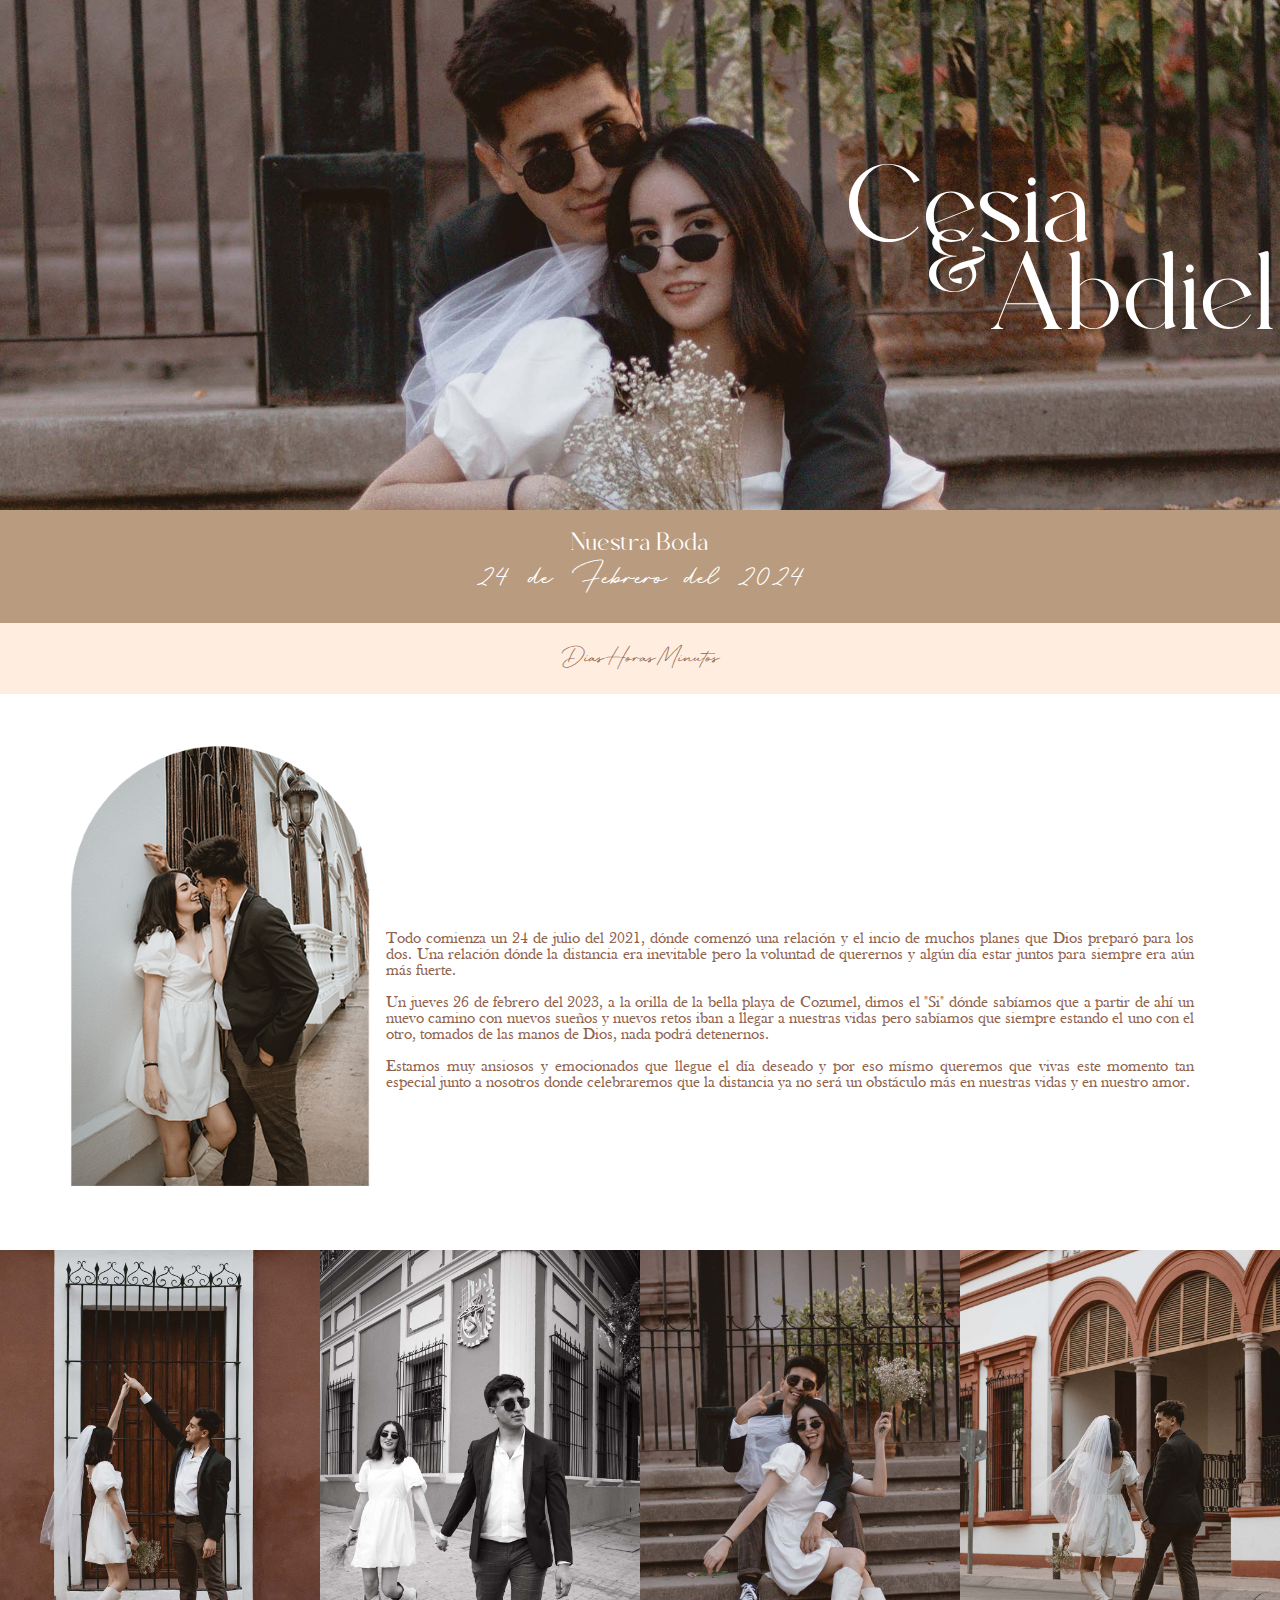
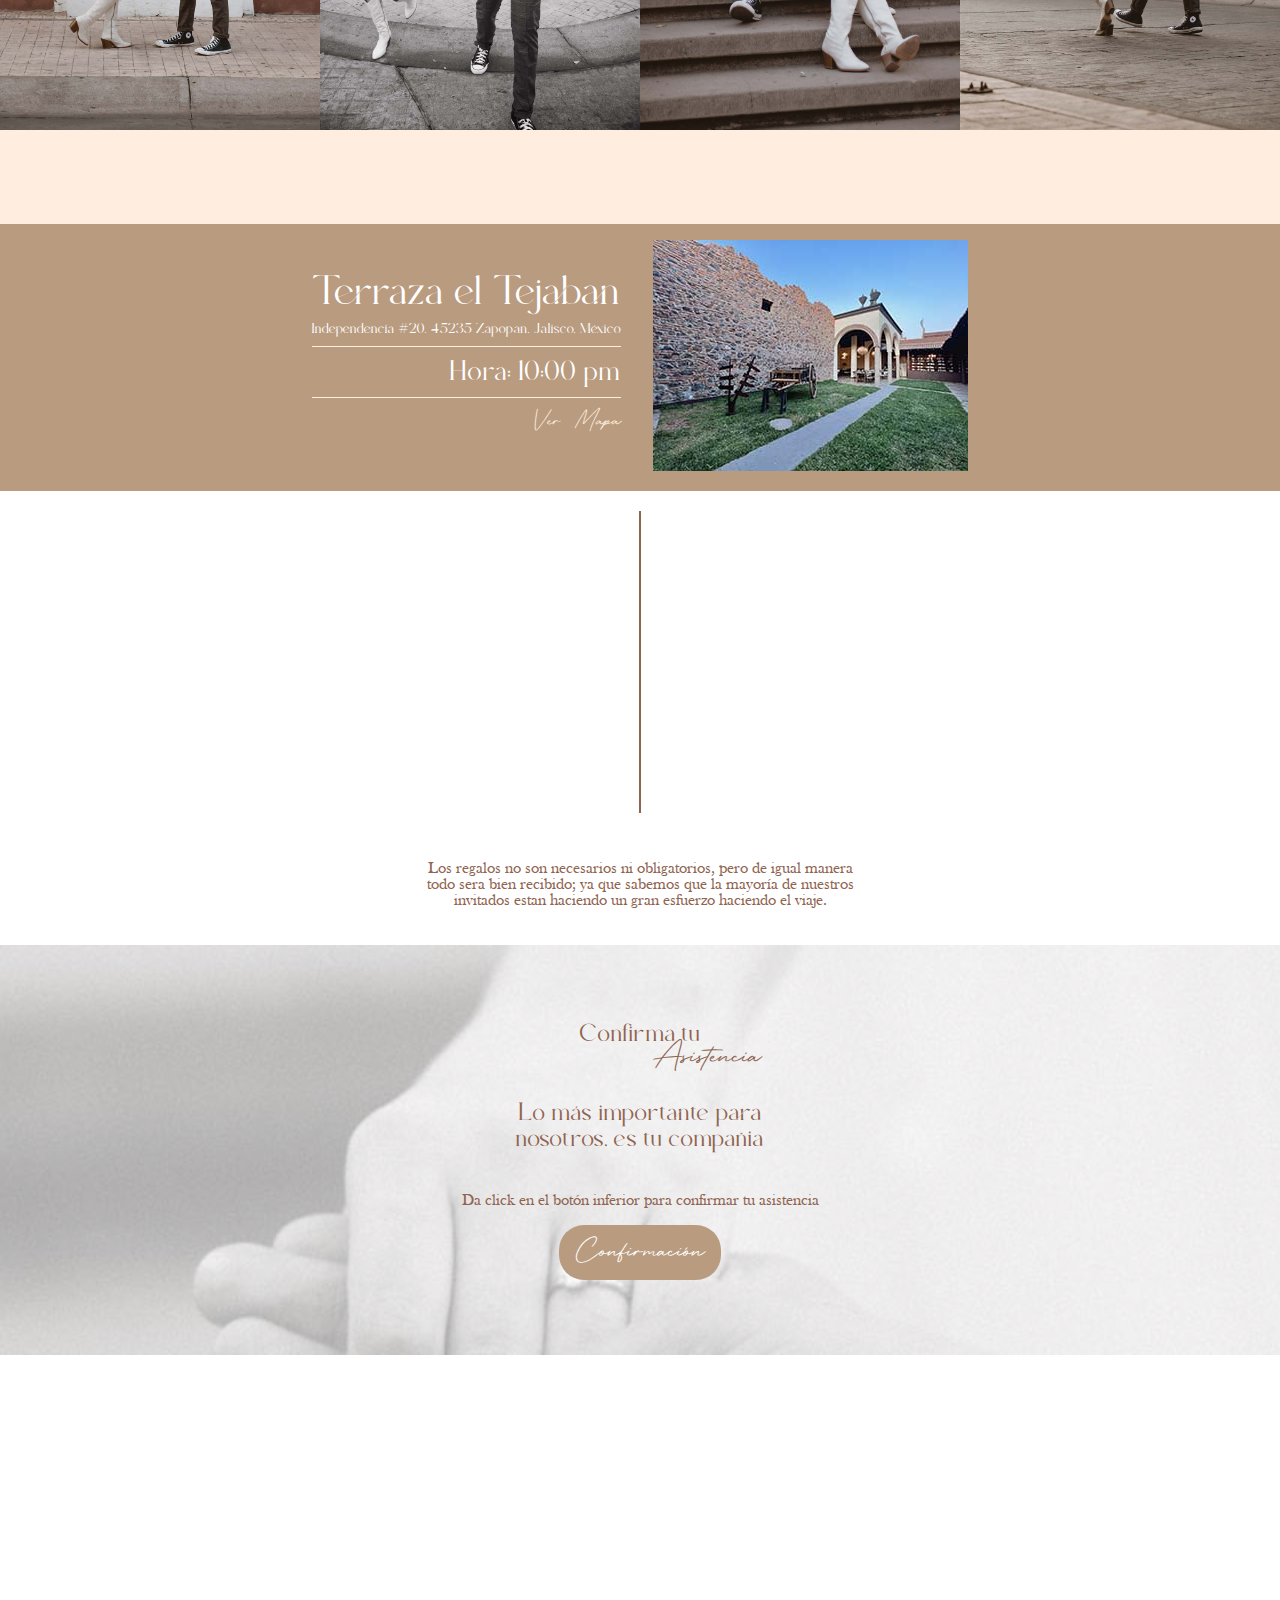
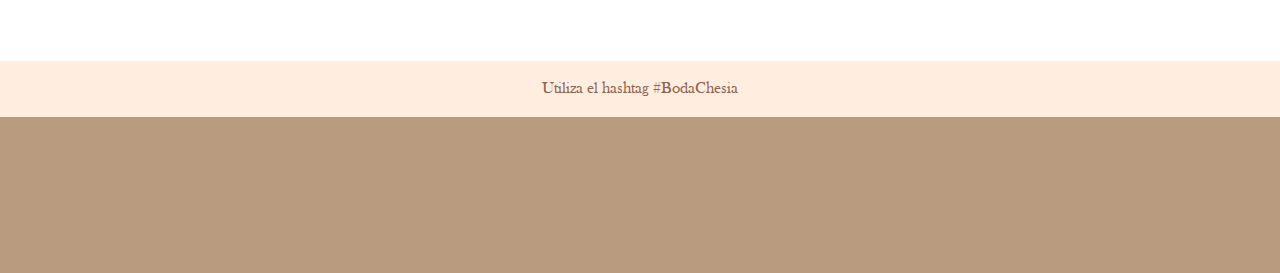
==== public/index.html @ f67766e8 "first commit" ====
<!DOCTYPE html>
<html lang="es">

<head>
    <meta charset="UTF-8">
    <meta name="viewport" content="width=device-width, initial-scale=1.0">
    <title>Cesia & Abdiel</title>
    <link rel="stylesheet" href="styles/fonts.css"> <!-- Link to your custom CSS -->
    <link rel="stylesheet" href="styles/styles.css"> <!-- Link to your custom CSS -->

</head>

<body>

    <!-- Header -->
    <section class="header-section">
        <div class="overlay fx-row ">
            <div class="fx-flex"></div>
            <div class="fx-flex"></div>
            <div class="fx-flex names">
                <h1 class=" fx-column fx-start">
                    <span>Cesia</span>
                    <span class="ml-10">
                        <span class="superindice">&</span><span>Abdiel</span>
                    </span>
                </h1>
            </div>
        </div>
    </section>

    <!-- Countdown -->
    <section class="countdown-section">
        <div class="inner-space section-tone-1">
            <h2 class="title-1">Nuestra Boda</h2>
            <span id="weddingDate" class="font-retro"></span>
        </div>
        <div class="inner-space section-tone-2 accent">
            <div class="fx-row">
                <div class="fx-column">
                    <span id="countdown-days" class="counter-text"></span>
                    <span class="font-retro">Dias</span>
                </div>
                <div class="fx-column">
                    <span id="countdown-hours" class="counter-text"></span>
                    <span class="font-retro">Horas</span>
                </div>
                <div class="fx-column">
                    <span id="countdown-minutes" class="counter-text"></span>
                    <span class="font-retro">Minutos</span>
                </div>
            </div>
        </div>
    </section>

    <!-- our story -->
    <section class="container">

        <div class="inner-space story-section accent">
            <div>
                <img class="story-image" data-src="./img/story.png" alt="Imagen Vertical">
            </div>

            <div>
                <div class="story-title">

                    <div class="hidden">
                        <span class="title-1">Nuestra</span>
                        <br>
                        <span class="title-2" style="margin-left: 1rem;">historia</span>
                    </div>


                </div>
                <div class="story-text">

                    <p>Todo comienza un 24 de julio del 2021, dónde comenzó una relación y
                        el incio de muchos planes que Dios preparó para los dos. Una relación
                        dónde la distancia era inevitable pero la voluntad de querernos y algún
                        día estar juntos para siempre era aún más fuerte.</p>
                    <p>Un jueves 26 de febrero del 2023, a la orilla de la bella playa de
                        Cozumel, dimos el "Si" dónde sabíamos que a partir de ahí un nuevo
                        camino con nuevos sueños y nuevos retos iban a llegar a nuestras vidas
                        pero sabíamos que siempre estando el uno con el otro, tomados de las
                        manos de Dios, nada podrá detenernos.</p>
                    <p>Estamos muy ansiosos y emocionados que llegue el día deseado y por eso
                        mísmo queremos que vivas este momento tan especial junto a nosotros
                        donde celebraremos que la distancia ya no será un obstáculo más en
                        nuestras vidas y en nuestro amor.</p>
                </div>
            </div>
        </div>
    </section>

    <!-- Gallery -->
    <!-- <section class="photo-grid ">        
        <div class="photo"><img src="./img/photo_grid_1.jpg" alt="Photo 1"></div>
        <div class="photo"><img src="./img/photo_grid_2.jpg" alt="Photo 2"></div>
        <div class="photo"><img src="./img/photo_grid_3.jpg" alt="Photo 3"></div>
        <div class="photo"><img src="./img/photo_grid_4.jpg" alt="Photo 4"></div>
    </section> -->

    <section class="photo-carousel">
        <div class="photo-wrapper">
            <div class="photo"><img src="./img/photo_grid_1.jpg" alt="Photo 1"></div>
            <div class="photo"><img src="./img/photo_grid_2.jpg" alt="Photo 2"></div>
            <div class="photo"><img src="./img/photo_grid_3.jpg" alt="Photo 3"></div>
            <div class="photo"><img src="./img/photo_grid_4.jpg" alt="Photo 4"></div>
            <div class="photo"><img src="./img/photo_grid_1.jpg" alt="Photo 1"></div>
            <div class="photo"><img src="./img/photo_grid_2.jpg" alt="Photo 2"></div>
            <div class="photo"><img src="./img/photo_grid_3.jpg" alt="Photo 3"></div>
            <div class="photo"><img src="./img/photo_grid_4.jpg" alt="Photo 4"></div>
            <div class="photo"><img src="./img/photo_grid_1.jpg" alt="Photo 1"></div>
            <div class="photo"><img src="./img/photo_grid_2.jpg" alt="Photo 2"></div>
            <div class="photo"><img src="./img/photo_grid_3.jpg" alt="Photo 3"></div>
            <div class="photo"><img src="./img/photo_grid_4.jpg" alt="Photo 4"></div>
            <div class="photo"><img src="./img/photo_grid_1.jpg" alt="Photo 1"></div>
            <div class="photo"><img src="./img/photo_grid_2.jpg" alt="Photo 2"></div>
            <div class="photo"><img src="./img/photo_grid_3.jpg" alt="Photo 3"></div>
            <div class="photo"><img src="./img/photo_grid_4.jpg" alt="Photo 4"></div>
        </div>
    </section>

    <!-- RSVP -->
    <section class="rsvp-section">
        <div class="inner-space section-tone-2 accent" style="margin-top: -4px;">
            <div class="fx-column hidden">
                <div>
                    <span class="title-1">Nos vemos en</span>
                    <br>
                    <span class="title-2" style="margin-left: 96px;">Guadalajara</span>
                </div>
            </div>

        </div>

        <div class="inner-space section-tone-1 rsvp-content">
            <div class="rsvp-text">
                <span class="rsvp-title">Terraza el Tejaban</span>
                <span class="rsvp-address">Independencia #20. 45235 Zapopan, Jalisco, México</span>
                <div class="rsvp-hour">
                    <span>Hora: </span>
                    <span id="weddingHour"></span>
                </div>
                <div class="rsvp-button">
                    <a href="https://maps.app.goo.gl/MXtgRLuuPYEogQt9A" class="font-retro" target="_blank">Ver Mapa</a>
                </div>
            </div>
            <div class="rsvp-image">
                <img data-src="./img/place_photo.jpeg" alt="Foto del lugar">
            </div>

        </div>

    </section>


    <!-- Gifts -->
    <section class="container">

        <div class="inner-space gift-section accent">

            <div class="gift-options">
                <a class="gift-option hidden"
                    href="https://www.amazon.com.mx/wedding/abdiel-hernández-cesia-moreno-tijuana-baja-california-february-2024/registry/2X92RBMS6CH62"
                    target="_blank">
                    <h4 class="font-retro gift-option-title">Mesa de regalos</h4>
                    <img data-src="./img/gift.jpg" alt="Imagen de Regalo">
                    <span class="gift-option-name">Amazon Wishlist</span>
                </a>

                <span class="h-separator"></span>
                <span class="v-separator"></span>

                <div class="gift-option hidden">
                    <h4 class="font-retro gift-option-title">LLuvia de Sobres</h4>
                    <img data-src="./img/letter.jpg" alt="Imagen de Sobre">
                    <span class="gift-option-name">
                        BBVA
                        <br>
                        4152 3139 1448 2109
                        <br>
                        Abdiel Hernández
                    </span>
                </div>
            </div>

            <p>
                Los regalos no son necesarios ni obligatorios, pero de igual manera <br class="br">
                todo sera bien recibido; ya que sabemos que la mayoría de nuestros <br class="br">
                invitados estan haciendo un gran esfuerzo haciendo el viaje.
            </p>


        </div>
    </section>

    <!-- Confirmation -->
    
    <section>
        <div class="confirmation-section parallax">
            <div class="container">
                <div class="overlay fx-column  ">

                    <div>
                        <span class="title-1 accent">Confirma tu</span>
                        <br>
                        <span class="title-2 accent" style="margin-left: 135px;">Asistencia</span>
                    </div>

                    <p class="title-1 accent">Lo más importante para <br class="br">nosotros, es tu compañia</p>

                    <p class="accent">Da click en el botón inferior para confirmar tu asistencia</p>

                    <a class="pill"
                        href="https://api.whatsapp.com/send?phone=6672749006&text=¡Hola! Quiero confirmar mi asistencia para tu boda. Nombre(s):"
                        target="_blank">Confirmación</a>

                </div>
            </div>
        </div>
    </section>



    <!-- Hotels -->
    <section class="hotels-section fx-column hidden">

        <div>
            <span class="title-1 accent">Sugerencias de</span>
            <br>
            <span class="title-2 accent" style="margin-left: 110px;">Hospedaje</span>
        </div>

        <ul class="hotel-items">
            <li>
                <p>City Express Plus by Marriot <br>Guadalajara Palomar</p>
                <a class="pill pill-small " href="https://maps.app.goo.gl/CATogBm2qXoJynQ46" target="_blank">Ver
                    mapa</a>
            </li>
            <li>
                <p>Microtel Inn & Suits by <br>Wyndham Guadalajara Sur</p>
                <a class="pill pill-small " href="https://maps.app.goo.gl/UjNMhFTZEELiPrJ59" target="_blank">Ver
                    mapa</a>
            </li>
            <li>
                <p>Hotel Marquiz</p>
                <a class="pill pill-small " href="https://maps.app.goo.gl/MMKZqws3uz5RB5eQ6" target="_blank">Ver
                    mapa</a>
            </li>
            <li>
                <p>Ramada Encore Guadalajra Sur</p>
                <a class="pill pill-small " href="https://maps.app.goo.gl/v4FWWHQpMEMhumqv8" target="_blank">Ver
                    mapa</a>
            </li>
        </ul>


    </section>

    <!-- Footer -->
    <footer>
        <div class="inner-space section-tone-2 accent">
            <div>
                <span>Utiliza el hashtag #BodaChesia</span>
            </div>

        </div>

        <div class="section-tone-1" style="padding: 64px 0;">
            <span class="title-2 hidden">¡Te esperamos!</span>
        </div>

    </footer>

    <script src="index.js"></script> <!-- Link to your custom JS script -->
    <script>
        const eventInfo = {
            date: '2024-02-24T22:00:00Z'
        };


        document.addEventListener('DOMContentLoaded', function () {
            setWeedingDate(eventInfo.date);
            initCountdown(eventInfo.date);
            loadImages();
            initScollElements();
            initCarousel();            
        });
    </script>
</body>

</html>
---- public/styles/fonts.css ----
/* Add your custom CSS styles here */
/* For custom fonts, use @font-face to import them */
@font-face {
    font-family: 'Baskvill';
    src: url('../fonts/BASKVILL.TTF') format('truetype');
}

@font-face {
    font-family: 'SacredValley';
    src: url('../fonts/Sacred_Valley.ttf') format('truetype');
}

@font-face {
    font-family: 'RetroSignature';
    src: url('../fonts/retro-signature.regular.otf') format('opentype');
}
---- public/styles/styles.css ----
:root {
    --primary-color: #b99b80;
    --secondary-color: #ffeedf;
    --accent-color: #8f6450;
}


.container {
    width: 100%;
    margin-right: auto;
    margin-left: auto;
}

@media (min-width: 576px) {
    .container {
        max-width: 540px;
    }
}

@media (min-width: 768px) {
    .container {
        max-width: 720px;
    }
}

@media (min-width: 992px) {
    .container {
        max-width: 960px;
    }
}

@media (min-width: 1200px) {
    .container {
        max-width: 1140px;
    }
}

.primary {
    color: var(--primary-color);
}

.secondary {
    color: var(--secondary-color);
}

.accent {
    color: var(--accent-color);
}


body {
    font-family: 'Baskvill', sans-serif;
    margin: 0;
    font-weight: lighter;
    color: var(--primary-color)
}


.header-section {
    position: relative;
    background-image: url('../img/header.jpg');
    background-size: 112%;
    background-repeat: no-repeat;
    background-position: top center;
    background-position-y: -6.25rem;
    height: 12.5rem;


}


.overlay {
    position: absolute;
    top: 0;
    left: 0;
    width: 100%;
    height: 100%;
    text-align: center;
    color: #fff;



}

.fx-row {
    display: flex;
    flex-direction: row;
    justify-content: center;
    align-items: center;
}

.fx-wrap {
    flex-wrap: wrap;
}

.fx-flex {
    flex: 1;
}

.fx-column {
    display: flex;
    flex-direction: column;
    justify-content: center;
    align-items: center;
}

.fx-start {
    box-sizing: border-box;
    place-content: flex-start;
    align-items: flex-start;
}

h1,
h2,
h3,
h4,
h5 {
    font-weight: lighter;
    margin: 0;
}

.title-1 {
    font-size: 1.5625rem;
    font-family: 'SacredValley', sans-serif;
}

.title-2 {
    font-size: 2.875rem;
    font-family: 'RetroSignature', sans-serif;
    line-height: 1.375rem;
}



.superindice {
    font-size: 0.8em;
    /* Ajusta el tamaño según tus preferencias */
    vertical-align: text-top;
}

.ml-10 {
    margin-left: 1.9375rem;
}



.countdown-section {
    text-align: center;
}


.inner-space {
    padding: 1.25rem 0;
}

.section-tone-1 {
    color: white;
    background-color: var(--primary-color);
}


.section-tone-2 {
    background-color: var(--secondary-color);
}

#weddingDate {
    font-size: 3rem;
}

.font-retro {
    font-family: 'RetroSignature', sans-serif;
    font-size: 2rem;
}

.counter-text {
    font-family: 'Baskvill';
    font-size: 2rem;
    padding: 0 1rem;
}

.story-section .story-title {
    margin: 0 1rem;
}

.story-section .story-title,
.story-section .story-text,
.story-section .story-image {
    padding-top: 2rem;
}

.container p {
    margin-left: 1rem;
    margin-right: 1rem;
}

.story-title {
    flex-direction: row;
    box-sizing: border-box;
    display: flex;
    place-content: center flex-end;
    align-items: center;
}


.story-image {
    max-width: 18.75rem;
}

.story-text {
    text-align: justify;
}


.photo-grid {
    display: grid;
    grid-template-columns: repeat(4, 1fr);
}

.effect {
    opacity: 1;
    transition: opacity 0.5s;
}

.hidden {
    opacity: 0;
    transition: opacity 0.5s ease;
}

.photo img {
    width: 100%;
    height: auto;
}




.photo-carousel {
    overflow-x: auto;
    white-space: nowrap;
}

.photo-wrapper {
    display: inline-flex;
    transition: transform 0.5s ease-out;
}

.photo-carousel .photo {
    flex: 0 0 25%;
    /* Ajusta el ancho de cada foto según tus necesidades */

    /* Espacio entre fotos */
}

.photo-carousel .photo img {
    max-width: 100%;
}





.names {
    font-size: 1.375rem;
    display: inline-block;
    line-height: 1.375rem;
    font-family: 'SacredValley', sans-serif;
}

.story-section {
    display: flex;
    flex-direction: column;
    justify-content: center;
    align-items: center;
    margin-bottom: 2.5rem;
}

.rsvp-content {

    font-family: 'SacredValley', sans-serif;
    padding: 1rem 2rem;
}

.rsvp-title {
    font-size: 2.58rem;
}

.rsvp-text {
    flex-direction: column;
    box-sizing: border-box;
    display: flex;
    place-content: stretch flex-start;
    align-items: stretch;
    max-width: 100%;
    text-align: center;
}

.rsvp-address {

    font-size: .9rem;
    line-height: 2rem;
}

.rsvp-hour {
    font-size: 1.78rem;
    padding: 0.625rem 0;
    text-align: right;

    border: 0.0625rem solid var(--secondary-color);
    border-right: none;
    border-left: none;
}

.rsvp-button {
    text-align: right;
    margin: 0.5rem 0;
}

.rsvp-button a {
    text-decoration: none;
    color: var(--secondary-color);
}

.rsvp-image {
    text-align: center;
}




.gift-section {
    height: 100%;
    flex-direction: column;
    box-sizing: border-box;
    display: flex;
    place-content: stretch flex-start;
    align-items: stretch;
    max-width: 100%;
    gap: 2rem;
}

.gift-section .gift-options {
    flex-direction: column;
    box-sizing: border-box;
    display: flex;
    place-content: center flex-start;
    align-items: center;
    gap: 2rem;
}

.gift-option {
    height: 18.75rem;
    flex-direction: column;
    box-sizing: border-box;
    display: flex;
    place-content: center;
    align-items: center;
}

.gift-option .gift-option-title {
    font-size: 3.5rem;

}

.gift-option .gift-option-name {
    font-size: 1.4rem;
    text-align: center;
    height: 3.25rem;
    flex-direction: column;
    box-sizing: border-box;
    display: flex;
    place-content: center;
    align-items: center;

}


.gift-section a {
    text-decoration: none;
    color: var(--accent-color);
}

.gift-section p {
    text-align: center;

}

.gift-section .h-separator {
    width: 20%;
    border: 0.0625rem solid var(--accent-color);
    border-right: none;
    border-left: none;
}

.gift-section .v-separator {
    height: 18.75rem;
    border: 0.0625rem solid var(--accent-color);
}

.gift-option {
    min-width: 17.375rem;
}

.gift-option img {
    max-width: 11.25rem;
}


.confirmation-section {
    position: relative;
    background-image: url('../img/confirmation.jpg');
    background-size: 185%;
    background-repeat: no-repeat;
    background-position-x: center;
    background-position-y: bottom;
    height: 25rem;
}

.confirmation-section .overlay {
    color: var(--primary-color);
    background-color: rgba(255, 255, 255, .66);
    text-align: center;
}

.pill {
    padding: 0.5rem 1rem;
    background-color: var(--primary-color);
    color: #fff;
    border-radius: 1.5625rem;
    cursor: pointer;
    font-family: 'RetroSignature';
    font-size: 2.5rem;
    text-decoration: none;
}

.pill-small {
    padding: 0.25rem 0.5rem;
    font-size: 1.5rem;
}

.parallax-container .pill {
    position: absolute;
    bottom: -1.5rem;
    left: 50%;
    transform: translateX(-50%);
}


.hotels-section {
    margin: 4rem 0;
}

.hotels-section .hotel-items {
    height: 100%;
    flex-direction: column;
    box-sizing: border-box;
    display: flex;
    place-content: stretch flex-start;
    align-items: stretch;
    max-width: 100%;
}

.grid-container {
    display: grid;
    grid-template-columns: repeat(2, 1fr);
    grid-template-rows: repeat(2, 1fr);
    gap: 0.625rem;
}

.grid-item {
    padding: 1.25rem;
    text-align: center;
}

footer {
    text-align: center;
}

.parallax-container {
    position: relative;
    overflow: hidden;    
    height: 25rem;
}

.parallax-container .parallax {
    position: absolute;
    top: 0;
    left: 0;
    right: 0;
    bottom: 0;
    z-index: -1;
}

.parallax-container .parallax img {
    opacity: 0;
    position: absolute;
    left: 50%;
    bottom: 0;
    min-width: 100%;
    min-height: 100%;
    -webkit-transform: translate3d(0, 0, 0);
    transform: translate3d(0, 0, 0);
    -webkit-transform: translateX(-50%);
    transform: translateX(-50%);
}


/* Extra small devices (phones, portrait) */
@media only screen and (max-width: 767px) {

    /* CSS for phones in portrait mode */
    .h-separator {
        display: block;
    }

    .v-separator {
        display: none;
    }

    .br {
        display: none;
    }
}


/* Extra small devices (phones, landscape) */
@media only screen and (min-width: 768px) and (max-width: 991px) {



    /* CSS for phones in landscape mode */
    .header-section {
        background-size: cover;
        background-size: 116%;
        background-position-y: -12.5rem;
        height: 25.625rem;
    }

    .names {
        font-size: 2.1rem;
        display: inline-block;
        line-height: 2.1875rem;
    }

    .ml-10 {
        margin-left: 2.875rem;
    }

    .story-section {

        flex-direction: row;
        box-sizing: border-box;
        display: flex;
        place-content: center space-evenly;
        align-items: center;
    }

    .rsvp-content {
        flex-direction: row;
        box-sizing: border-box;
        display: flex;
        place-content: flex-start space-evenly;
        align-items: center;
    }

    .gift-section .gift-options {
        height: 100%;
        flex-direction: row;
        box-sizing: border-box;
        display: flex;
        place-content: center space-evenly;
        align-items: stretch;
    }

    .confirmation-section {
        height: 25.625rem;

        background-size: 120%;

        background-position-x: left;
        background-position-y: bottom;
    }

    .hotels-section .hotel-items {

        flex-direction: row;
        box-sizing: border-box;
        display: flex;
        place-content: center space-between;
        align-items: center;
        flex-flow: wrap;
        gap: 2rem
    }

    .hotels-section .hotel-items p {
        min-height: 2.25rem;
    }

}

/* Small devices (tablets) */
@media only screen and (min-width: 992px) and (max-width: 1199px) {

    /* CSS for tablets */
    .header-section {
        background-size: cover;
        background-size: 120%;
        background-position-y: -20.75rem;
        height: 31.875rem;
    }

    .names {
        font-size: 3.5rem;
        display: inline-block;
        line-height: 3.5rem;
    }

    .ml-10 {
        margin-left: 5rem;
    }

    .story-section {

        flex-direction: row;
        box-sizing: border-box;
        display: flex;
        place-content: center space-evenly;
        align-items: center;
    }

    .rsvp-content {
        flex-direction: row;
        box-sizing: border-box;
        display: flex;
        place-content: center;
        align-items: center;
        gap: 2rem;
    }

    .gift-section .gift-options {
        height: 100%;
        flex-direction: row;
        box-sizing: border-box;
        display: flex;
        place-content: center space-evenly;
        align-items: stretch;
    }

    .confirmation-section {
        height: 25.625rem;

        background-size: 120%;

        background-position-x: left;
        background-position-y: bottom;
    }

    .hotels-section .hotel-items {

        flex-direction: row;
        box-sizing: border-box;
        display: flex;
        place-content: center space-between;
        align-items: center;
        flex-flow: wrap;
        gap: 2rem
    }

    .hotels-section .hotel-items p {
        min-height: 2.25rem;
    }
}

/* Medium devices (small PCs and desktops) */
@media only screen and (min-width: 1200px) and (max-width: 1599px) {
    /* CSS for small PCs/desktops */

    .header-section {
        background-size: cover;
        background-size: 100%;
        background-position-y: -25rem;
        height: 31.875rem;
    }

    .names {
        font-size: 3.5rem;
        display: inline-block;
        line-height: 3.5rem;
    }

    .ml-10 {
        margin-left: 5rem;
    }

    .story-section {

        flex-direction: row;
        box-sizing: border-box;
        display: flex;
        place-content: center center;
        align-items: center;
    }

    .rsvp-content {
        flex-direction: row;
        box-sizing: border-box;
        display: flex;
        place-content: center;
        align-items: center;
        gap: 2rem
    }

    .gift-section .gift-options {
        height: 100%;
        flex-direction: row;
        box-sizing: border-box;
        display: flex;
        place-content: center space-evenly;
        align-items: stretch;
    }

    .confirmation-section {
        height: 25.625rem;

        background-size: 120%;

        background-position-x: left;
        background-position-y: -71.875rem;
    }

    .hotels-section .hotel-items {

        flex-direction: row;
        box-sizing: border-box;
        display: flex;
        place-content: center space-between;
        align-items: center;
        flex-flow: wrap;
        gap: 2rem
    }

    .hotels-section .hotel-items p {
        min-height: 2.25rem;
    }

}

/* Large devices (large PCs and desktops) */
@media only screen and (min-width: 1600px) {

    /* CSS for large PCs/desktops */
    .header-section {
        background-size: cover;
        background-size: 100%;
        background-position-y: -27rem;
        height: 44.375rem;
    }

    .names {
        font-size: 3.5rem;
        display: inline-block;
        line-height: 3.5rem;
    }

    .ml-10 {
        margin-left: 5rem;
    }

    .story-section {

        flex-direction: row;
        box-sizing: border-box;
        display: flex;
        place-content: center center;
        align-items: center;

        padding: 5rem 0;
    }

    .rsvp-content {
        flex-direction: row;
        box-sizing: border-box;
        display: flex;
        place-content: center;
        align-items: center;
        gap: 2rem
    }

    .gift-section .gift-options {
        height: 100%;
        flex-direction: row;
        box-sizing: border-box;
        display: flex;
        place-content: center space-evenly;
        align-items: stretch;
    }

    .confirmation-section {
        height: 25.625rem;

        background-size: 115%;

        background-position-x: left;
        background-position-y: -97.0625rem;
    }

    .hotels-section .hotel-items {

        flex-direction: row;
        box-sizing: border-box;
        display: flex;
        place-content: center space-between;
        align-items: center;
        flex-flow: wrap;
        gap: 2rem
    }

    .hotels-section .hotel-items p {
        min-height: 2.25rem;
    }
}

/* Large devices (large PCs and desktops) */
@media only screen and (min-width: 2400px) {

    /* CSS for large PCs/desktops */
    .header-section {
        background-size: cover;
        background-size: 100%;
        background-position-y: -51rem;
        height: 44.375rem;
    }

    .names {
        font-size: 3.5rem;
        display: inline-block;
        line-height: 3.5rem;
    }

    .ml-10 {
        margin-left: 5rem;
    }

    .story-section {

        flex-direction: row;
        box-sizing: border-box;
        display: flex;
        place-content: center center;
        align-items: center;

        padding: 5rem 0;
    }

    .rsvp-content {
        flex-direction: row;
        box-sizing: border-box;
        display: flex;
        place-content: center;
        align-items: center;
        gap: 2rem
    }

    .gift-section .gift-options {
        height: 100%;
        flex-direction: row;
        box-sizing: border-box;
        display: flex;
        place-content: center space-evenly;
        align-items: stretch;
    }

    .confirmation-section {
        height: 25.625rem;

        background-size: 100%;

        background-position-x: left;
        background-position-y: -130rem;
    }

    .hotels-section .hotel-items {

        flex-direction: row;
        box-sizing: border-box;
        display: flex;
        place-content: center space-between;
        align-items: center;
        flex-flow: wrap;
        gap: 2rem
    }

    .hotels-section .hotel-items p {
        min-height: 2.25rem;
    }
}


/* Styles for screens greater than mobile */
@media only screen and (min-width: 768px) {

    /* Add your styles here */
    .h-separator {
        display: none;
    }

    .v-separator {
        display: block;
    }
}
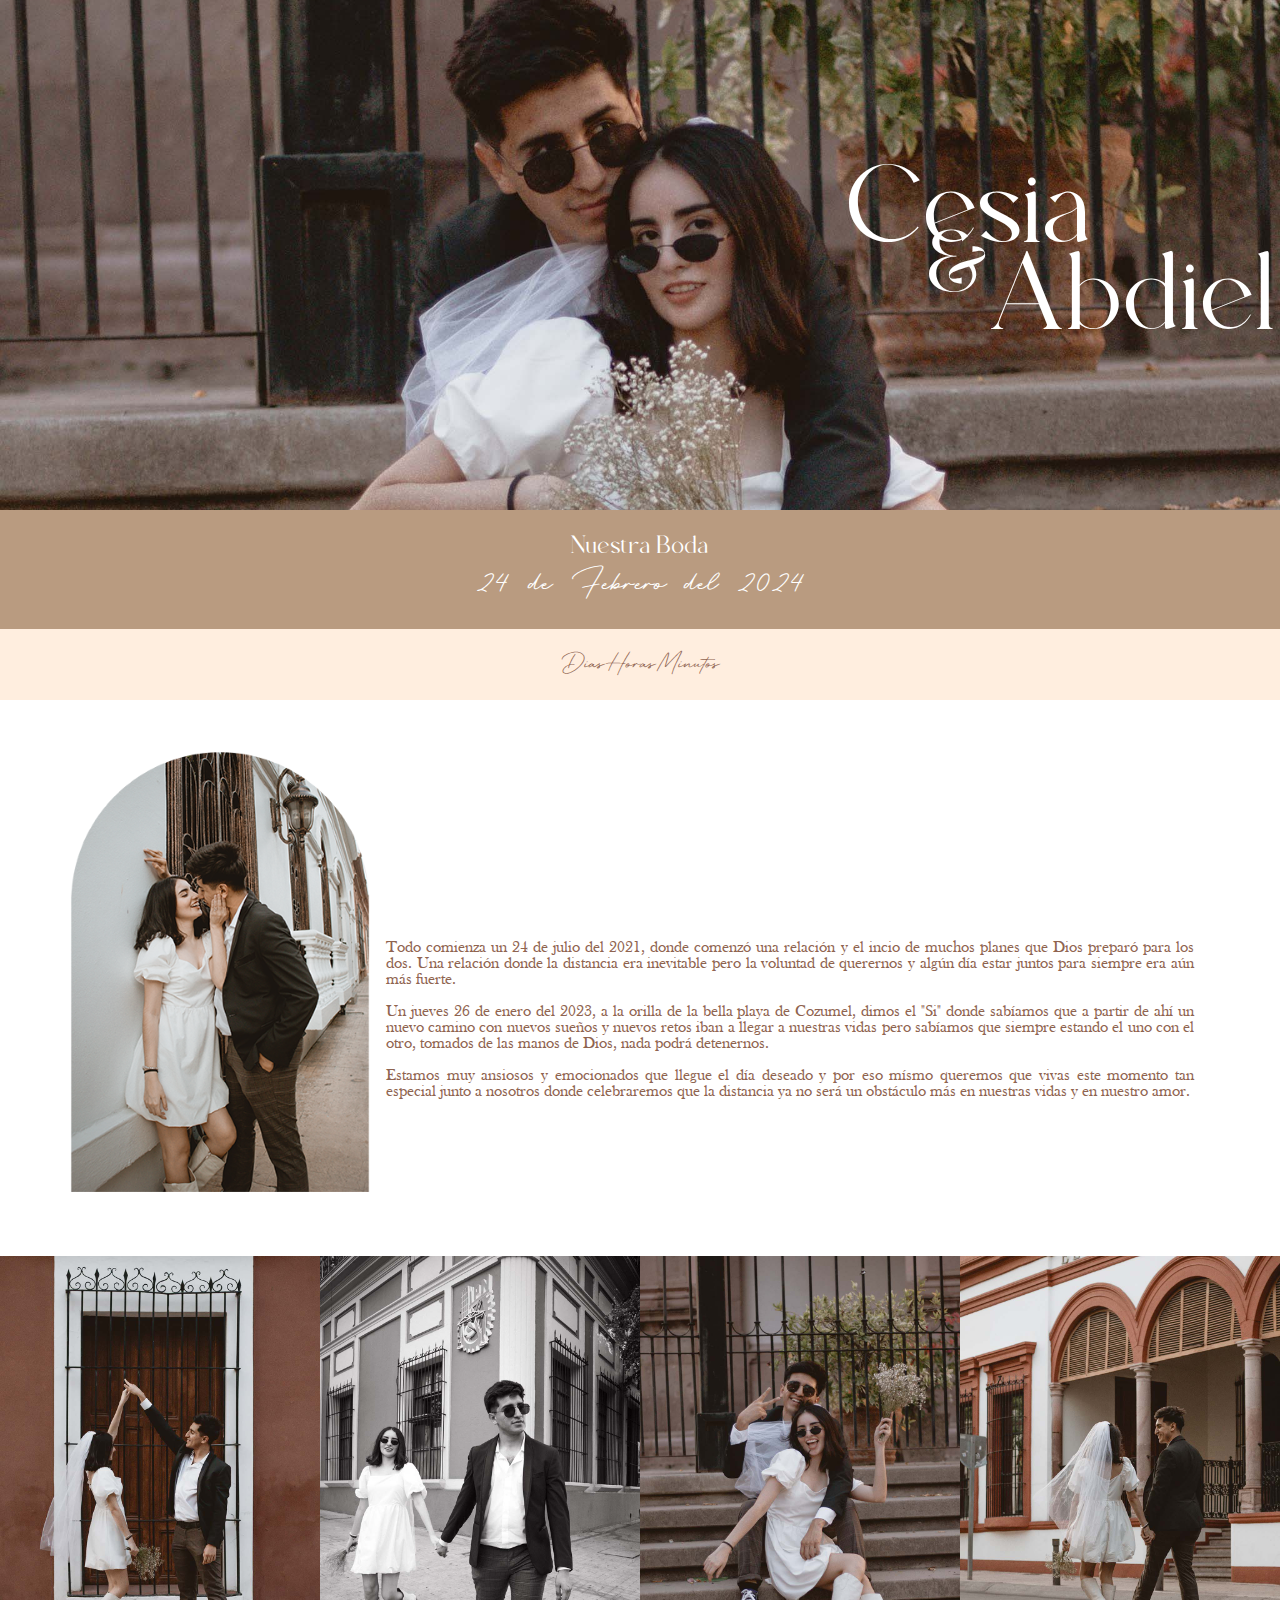
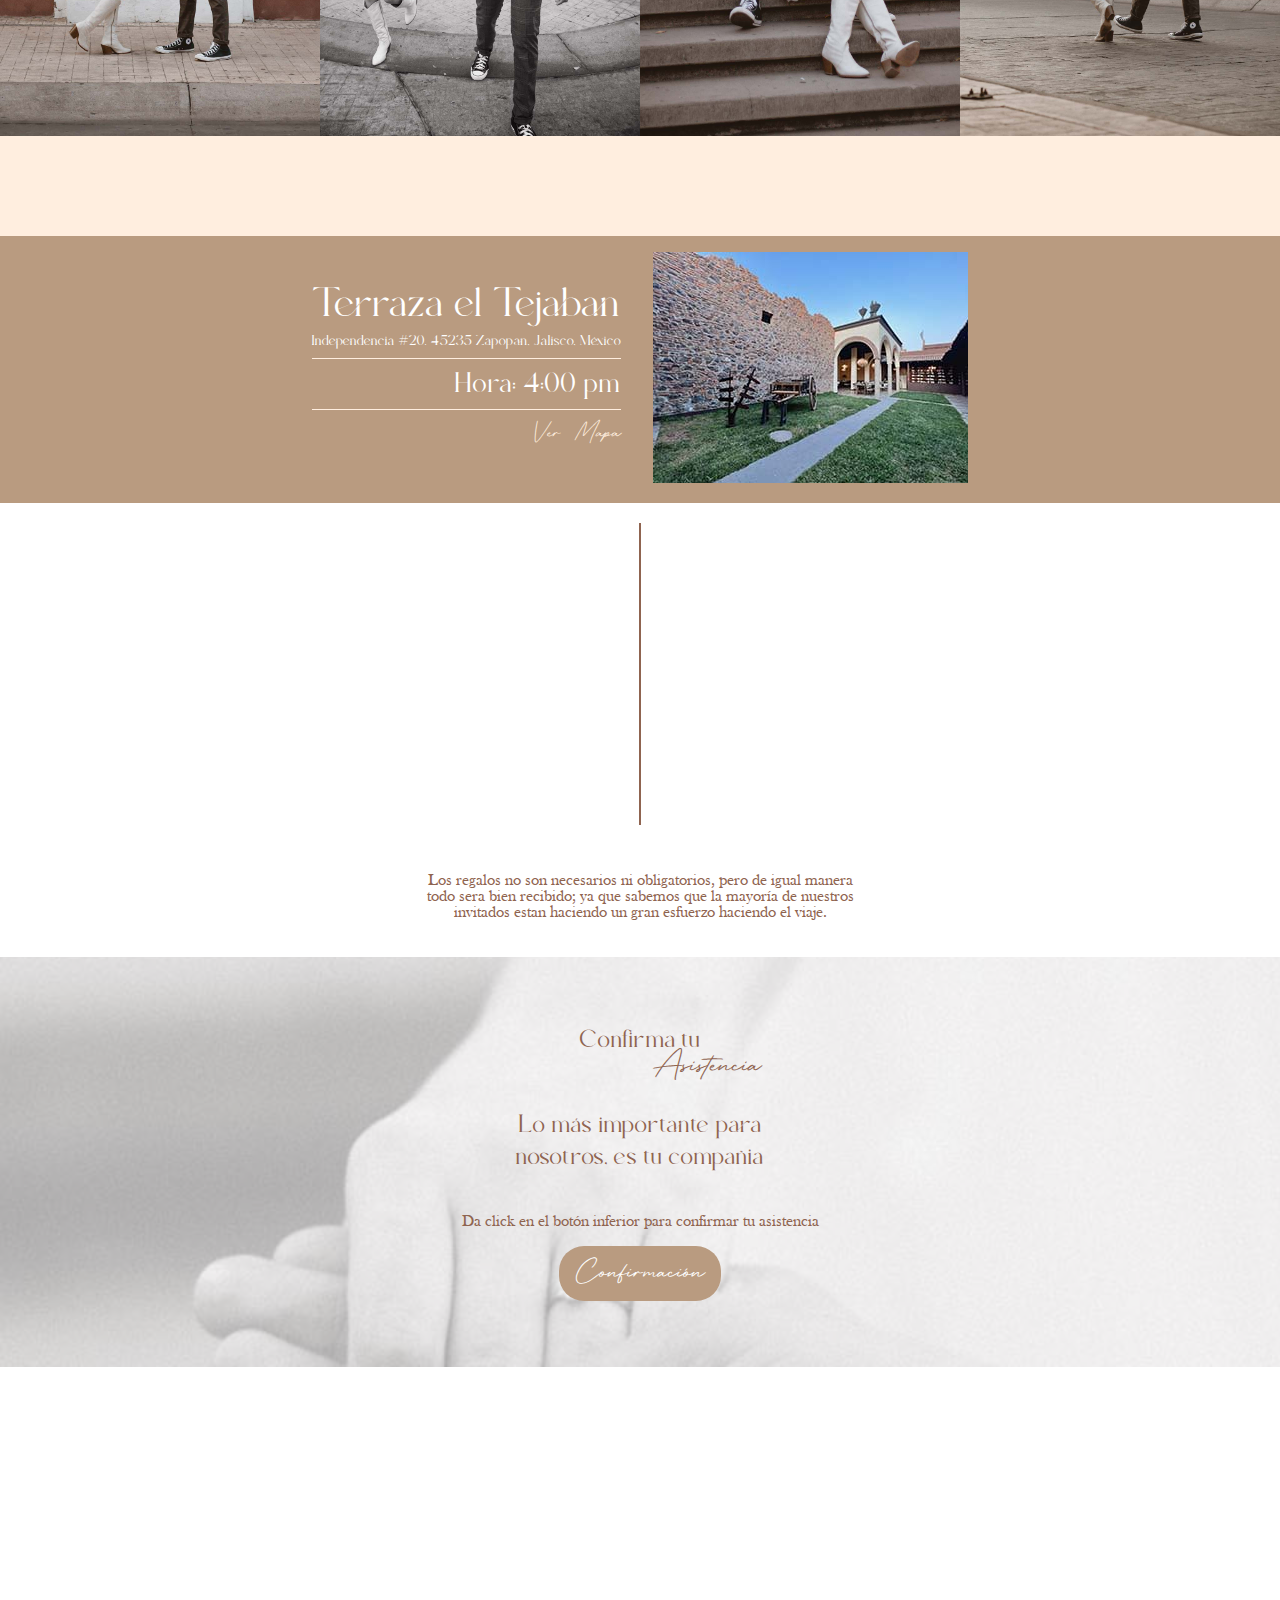
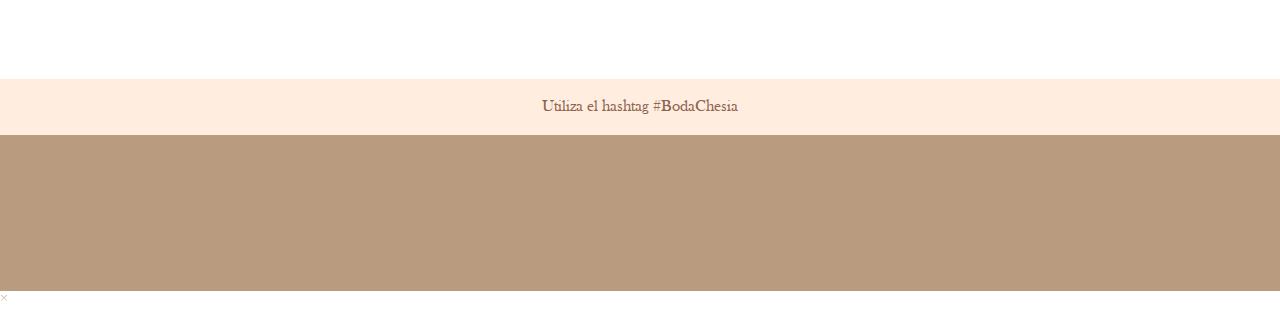
==== commit aafdf468: "fix" ====
--- a/public/index.html
+++ b/public/index.html
@@ -4,24 +4,29 @@
 <head>
     <meta charset="UTF-8">
     <meta name="viewport" content="width=device-width, initial-scale=1.0">
-    <title>Cesia & Abdiel</title>
+    <meta property="og:title" content="Nuestra Boda | Cesia y Abdiel">
+    <meta property="og:description" content="24 de febrero de 2024">
+    <meta property="og:image" content="https://chesia.web.app/img/preview_photo.jpg">
+    
+    <title>Nuestra boda</title>
     <link rel="stylesheet" href="styles/fonts.css"> <!-- Link to your custom CSS -->
     <link rel="stylesheet" href="styles/styles.css"> <!-- Link to your custom CSS -->
+    <link rel="stylesheet" href="styles/photo.modal.css">
 
 </head>
 
 <body>
 
     <!-- Header -->
-    <section class="header-section">
+    <section id="my-header-section" class="my-section header-section">
         <div class="overlay fx-row ">
             <div class="fx-flex"></div>
             <div class="fx-flex"></div>
             <div class="fx-flex names">
                 <h1 class=" fx-column fx-start">
-                    <span>Cesia</span>
+                    <span id="brideName"></span>
                     <span class="ml-10">
-                        <span class="superindice">&</span><span>Abdiel</span>
+                        <span class="superindice">&</span><span id="groomName"></span>
                     </span>
                 </h1>
             </div>
@@ -29,7 +34,7 @@
     </section>
 
     <!-- Countdown -->
-    <section class="countdown-section">
+    <section id="my-countdown-section" class="my-section countdown-section">
         <div class="inner-space section-tone-1">
             <h2 class="title-1">Nuestra Boda</h2>
             <span id="weddingDate" class="font-retro"></span>
@@ -53,7 +58,7 @@
     </section>
 
     <!-- our story -->
-    <section class="container">
+    <section id="my-story-section" class="my-section container">
 
         <div class="inner-space story-section accent">
             <div>
@@ -73,12 +78,12 @@
                 </div>
                 <div class="story-text">
 
-                    <p>Todo comienza un 24 de julio del 2021, dónde comenzó una relación y
+                    <p>Todo comienza un 24 de julio del 2021, donde comenzó una relación y
                         el incio de muchos planes que Dios preparó para los dos. Una relación
-                        dónde la distancia era inevitable pero la voluntad de querernos y algún
+                        donde la distancia era inevitable pero la voluntad de querernos y algún
                         día estar juntos para siempre era aún más fuerte.</p>
-                    <p>Un jueves 26 de febrero del 2023, a la orilla de la bella playa de
-                        Cozumel, dimos el "Si" dónde sabíamos que a partir de ahí un nuevo
+                    <p>Un jueves 26 de enero del 2023, a la orilla de la bella playa de
+                        Cozumel, dimos el "Si" donde sabíamos que a partir de ahí un nuevo
                         camino con nuevos sueños y nuevos retos iban a llegar a nuestras vidas
                         pero sabíamos que siempre estando el uno con el otro, tomados de las
                         manos de Dios, nada podrá detenernos.</p>
@@ -92,36 +97,31 @@
     </section>
 
     <!-- Gallery -->
-    <!-- <section class="photo-grid ">        
-        <div class="photo"><img src="./img/photo_grid_1.jpg" alt="Photo 1"></div>
-        <div class="photo"><img src="./img/photo_grid_2.jpg" alt="Photo 2"></div>
-        <div class="photo"><img src="./img/photo_grid_3.jpg" alt="Photo 3"></div>
-        <div class="photo"><img src="./img/photo_grid_4.jpg" alt="Photo 4"></div>
-    </section> -->
-
-    <section class="photo-carousel">
+    <section id="my-carousel-section" class="my-section photo-carousel">
         <div class="photo-wrapper">
-            <div class="photo"><img src="./img/photo_grid_1.jpg" alt="Photo 1"></div>
-            <div class="photo"><img src="./img/photo_grid_2.jpg" alt="Photo 2"></div>
-            <div class="photo"><img src="./img/photo_grid_3.jpg" alt="Photo 3"></div>
-            <div class="photo"><img src="./img/photo_grid_4.jpg" alt="Photo 4"></div>
-            <div class="photo"><img src="./img/photo_grid_1.jpg" alt="Photo 1"></div>
-            <div class="photo"><img src="./img/photo_grid_2.jpg" alt="Photo 2"></div>
-            <div class="photo"><img src="./img/photo_grid_3.jpg" alt="Photo 3"></div>
-            <div class="photo"><img src="./img/photo_grid_4.jpg" alt="Photo 4"></div>
-            <div class="photo"><img src="./img/photo_grid_1.jpg" alt="Photo 1"></div>
-            <div class="photo"><img src="./img/photo_grid_2.jpg" alt="Photo 2"></div>
-            <div class="photo"><img src="./img/photo_grid_3.jpg" alt="Photo 3"></div>
-            <div class="photo"><img src="./img/photo_grid_4.jpg" alt="Photo 4"></div>
-            <div class="photo"><img src="./img/photo_grid_1.jpg" alt="Photo 1"></div>
-            <div class="photo"><img src="./img/photo_grid_2.jpg" alt="Photo 2"></div>
-            <div class="photo"><img src="./img/photo_grid_3.jpg" alt="Photo 3"></div>
-            <div class="photo"><img src="./img/photo_grid_4.jpg" alt="Photo 4"></div>
-        </div>
-    </section>
+            <div class="photo"><img data-src="./img/photo_grid_1.jpg" alt="Photo 1"></div>
+            <div class="photo"><img data-src="./img/photo_grid_2.jpg" alt="Photo 2"></div>
+            <div class="photo"><img data-src="./img/photo_grid_3.jpg" alt="Photo 3"></div>
+            <div class="photo"><img data-src="./img/photo_grid_4.jpg" alt="Photo 4"></div>
+            <div class="photo"><img data-src="./img/photo_grid_5.jpg" alt="Photo 5"></div>
+            <div class="photo"><img data-src="./img/photo_grid_6.jpg" alt="Photo 6"></div>
+            <div class="photo"><img data-src="./img/photo_grid_7.jpg" alt="Photo 7"></div>
+            <div class="photo"><img data-src="./img/photo_grid_8.jpg" alt="Photo 8"></div>
+            <div class="photo"><img data-src="./img/photo_grid_1.jpg" alt="Photo 1"></div>
+            <div class="photo"><img data-src="./img/photo_grid_2.jpg" alt="Photo 2"></div>
+            <div class="photo"><img data-src="./img/photo_grid_3.jpg" alt="Photo 3"></div>
+            <div class="photo"><img data-src="./img/photo_grid_4.jpg" alt="Photo 4"></div>
+            <div class="photo"><img data-src="./img/photo_grid_5.jpg" alt="Photo 5"></div>
+            <div class="photo"><img data-src="./img/photo_grid_6.jpg" alt="Photo 6"></div>
+            <div class="photo"><img data-src="./img/photo_grid_7.jpg" alt="Photo 7"></div>
+            <div class="photo"><img data-src="./img/photo_grid_8.jpg" alt="Photo 8"></div>
+        </div>
+    </section>
+
+
 
     <!-- RSVP -->
-    <section class="rsvp-section">
+    <section id="my-rsvp-section" class="my-section rsvp-section">
         <div class="inner-space section-tone-2 accent" style="margin-top: -4px;">
             <div class="fx-column hidden">
                 <div>
@@ -135,27 +135,27 @@
 
         <div class="inner-space section-tone-1 rsvp-content">
             <div class="rsvp-text">
-                <span class="rsvp-title">Terraza el Tejaban</span>
-                <span class="rsvp-address">Independencia #20. 45235 Zapopan, Jalisco, México</span>
+                <span id="rsvpTitle" class="rsvp-title"></span>
+                <span id="rsvpAddress" class="rsvp-address"></span>
                 <div class="rsvp-hour">
                     <span>Hora: </span>
-                    <span id="weddingHour"></span>
+                    <span id="rsvpHour"></span>
                 </div>
                 <div class="rsvp-button">
-                    <a href="https://maps.app.goo.gl/MXtgRLuuPYEogQt9A" class="font-retro" target="_blank">Ver Mapa</a>
+                    <a id="rsvpLink" href="https://maps.app.goo.gl/MXtgRLuuPYEogQt9A" class="font-retro"
+                        target="_blank">Ver Mapa</a>
                 </div>
             </div>
             <div class="rsvp-image">
-                <img data-src="./img/place_photo.jpeg" alt="Foto del lugar">
-            </div>
-
-        </div>
-
-    </section>
-
+                <img id="rsvpImage" alt="Foto del lugar">
+            </div>
+
+        </div>
+
+    </section>
 
     <!-- Gifts -->
-    <section class="container">
+    <section id="my-gifts-section" class="my-section container">
 
         <div class="inner-space gift-section accent">
 
@@ -195,8 +195,7 @@
     </section>
 
     <!-- Confirmation -->
-    
-    <section>
+    <section id="my-congirmation-section" class="my-section">
         <div class="confirmation-section parallax">
             <div class="container">
                 <div class="overlay fx-column  ">
@@ -220,45 +219,44 @@
         </div>
     </section>
 
-
-
     <!-- Hotels -->
-    <section class="hotels-section fx-column hidden">
-
-        <div>
-            <span class="title-1 accent">Sugerencias de</span>
-            <br>
-            <span class="title-2 accent" style="margin-left: 110px;">Hospedaje</span>
-        </div>
-
-        <ul class="hotel-items">
-            <li>
-                <p>City Express Plus by Marriot <br>Guadalajara Palomar</p>
-                <a class="pill pill-small " href="https://maps.app.goo.gl/CATogBm2qXoJynQ46" target="_blank">Ver
-                    mapa</a>
-            </li>
-            <li>
-                <p>Microtel Inn & Suits by <br>Wyndham Guadalajara Sur</p>
-                <a class="pill pill-small " href="https://maps.app.goo.gl/UjNMhFTZEELiPrJ59" target="_blank">Ver
-                    mapa</a>
-            </li>
-            <li>
-                <p>Hotel Marquiz</p>
-                <a class="pill pill-small " href="https://maps.app.goo.gl/MMKZqws3uz5RB5eQ6" target="_blank">Ver
-                    mapa</a>
-            </li>
-            <li>
-                <p>Ramada Encore Guadalajra Sur</p>
-                <a class="pill pill-small " href="https://maps.app.goo.gl/v4FWWHQpMEMhumqv8" target="_blank">Ver
-                    mapa</a>
-            </li>
-        </ul>
-
-
-    </section>
-
+    <section id="my-hotels-section" class="my-section">
+        <div class="hotels-section fx-column hidden">
+
+            <div>
+                <span class="title-1 accent">Sugerencias de</span>
+                <br>
+                <span class="title-2 accent" style="margin-left: 110px;">Hospedaje</span>
+            </div>
+
+            <ul class="hotel-items">
+                <li>
+                    <p>City Express Plus by Marriot <br>Guadalajara Palomar</p>
+                    <a class="pill pill-small " href="https://maps.app.goo.gl/CATogBm2qXoJynQ46" target="_blank">Ver
+                        mapa</a>
+                </li>
+                <li>
+                    <p>Microtel Inn & Suits by <br>Wyndham Guadalajara Sur</p>
+                    <a class="pill pill-small " href="https://maps.app.goo.gl/UjNMhFTZEELiPrJ59" target="_blank">Ver
+                        mapa</a>
+                </li>
+                <li>
+                    <p>Hotel Marquiz</p>
+                    <a class="pill pill-small " href="https://maps.app.goo.gl/MMKZqws3uz5RB5eQ6" target="_blank">Ver
+                        mapa</a>
+                </li>
+                <li>
+                    <p>Ramada Encore Guadalajra Sur</p>
+                    <a class="pill pill-small " href="https://maps.app.goo.gl/v4FWWHQpMEMhumqv8" target="_blank">Ver
+                        mapa</a>
+                </li>
+            </ul>
+
+
+        </div>
+    </section>
     <!-- Footer -->
-    <footer>
+    <footer id="my-footer-section" class="my-section">
         <div class="inner-space section-tone-2 accent">
             <div>
                 <span>Utiliza el hashtag #BodaChesia</span>
@@ -272,19 +270,22 @@
 
     </footer>
 
+    <!-- Modal's photo -->
+    <div id="photoModal" class="modal">
+        <span class="close">&times;</span>
+        <div class="modal-content">
+
+            <img id="enlargedPhoto">
+        </div>
+    </div>
+
     <script src="index.js"></script> <!-- Link to your custom JS script -->
     <script>
-        const eventInfo = {
-            date: '2024-02-24T22:00:00Z'
-        };
+
 
 
         document.addEventListener('DOMContentLoaded', function () {
-            setWeedingDate(eventInfo.date);
-            initCountdown(eventInfo.date);
-            loadImages();
-            initScollElements();
-            initCarousel();            
+            onInit();
         });
     </script>
 </body>
--- a/public/styles/styles.css
+++ b/public/styles/styles.css
@@ -2,6 +2,10 @@
     --primary-color: #b99b80;
     --secondary-color: #ffeedf;
     --accent-color: #8f6450;
+}
+
+.my-section {
+    display: none;
 }
 
 
@@ -122,6 +126,7 @@
 .title-1 {
     font-size: 1.5625rem;
     font-family: 'SacredValley', sans-serif;
+    line-height: 2rem;
 }
 
 .title-2 {
@@ -477,7 +482,7 @@
 
 .parallax-container {
     position: relative;
-    overflow: hidden;    
+    overflow: hidden;
     height: 25rem;
 }
 
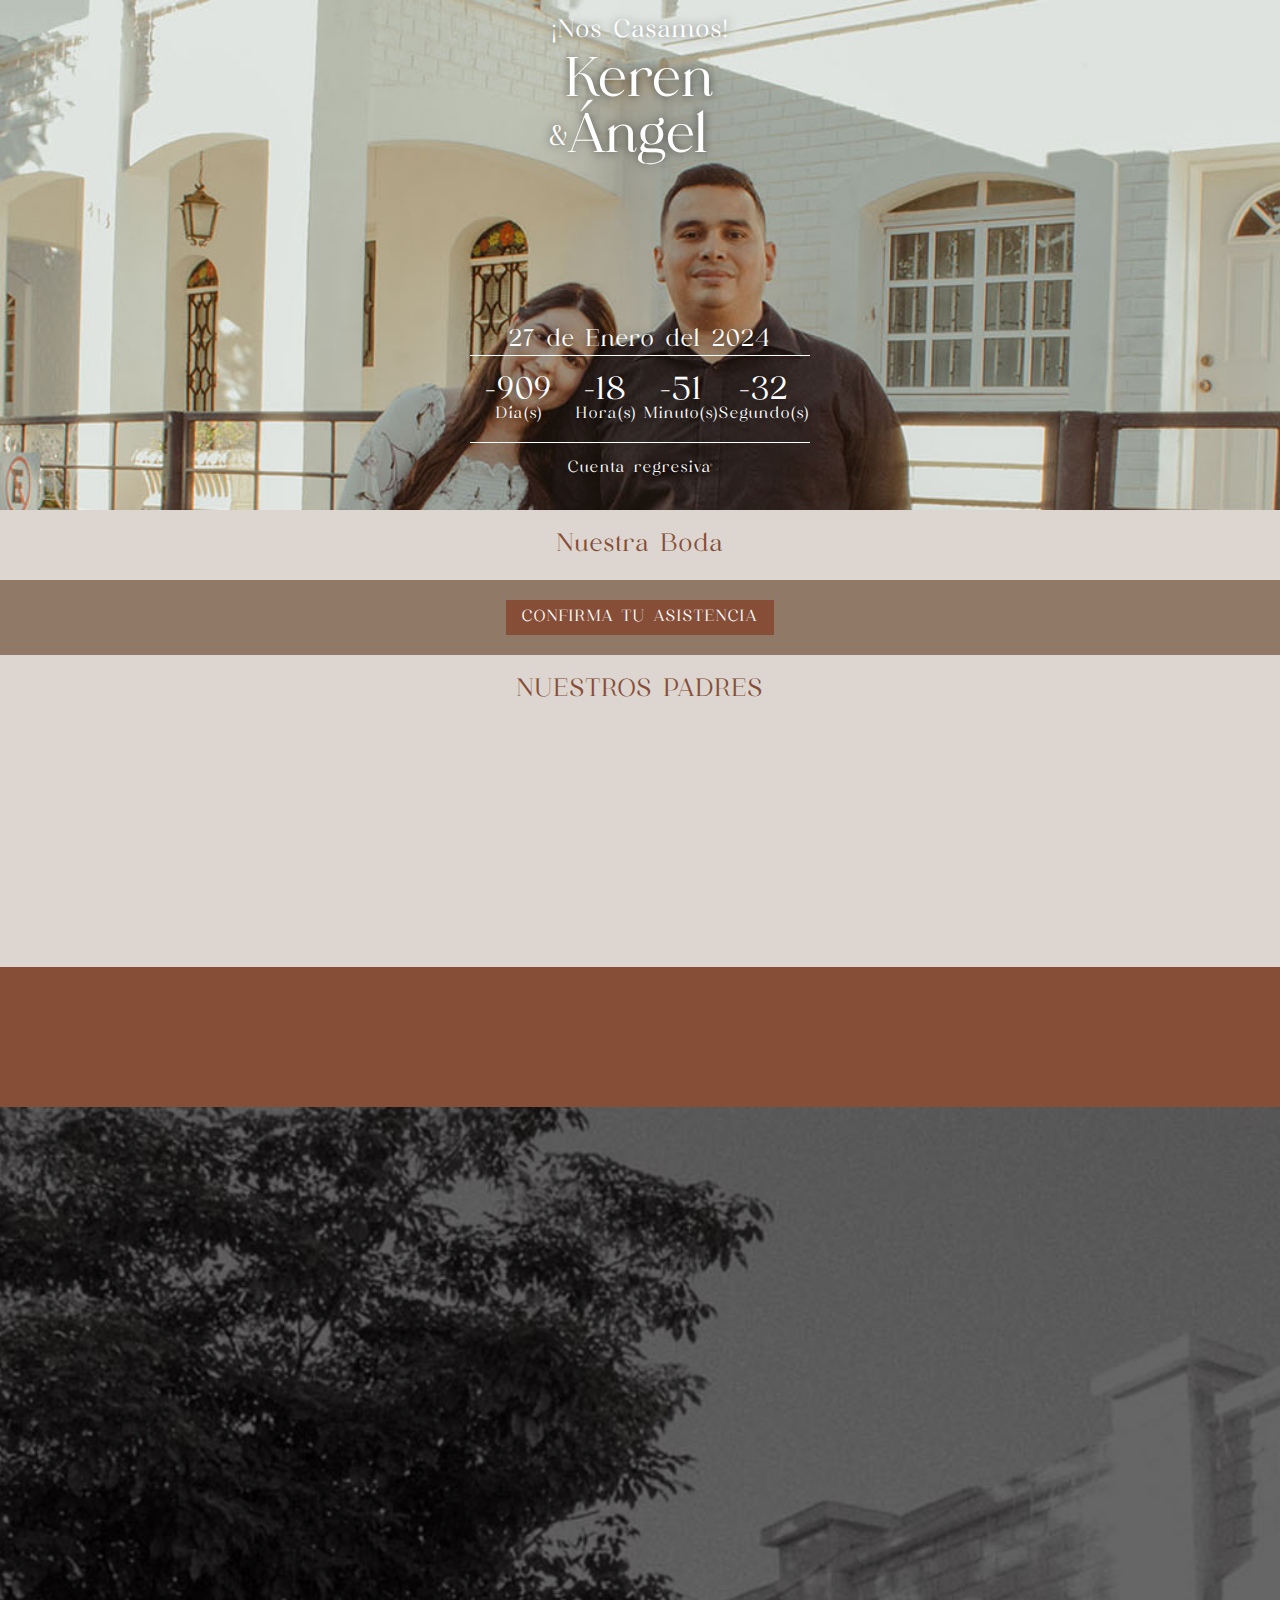
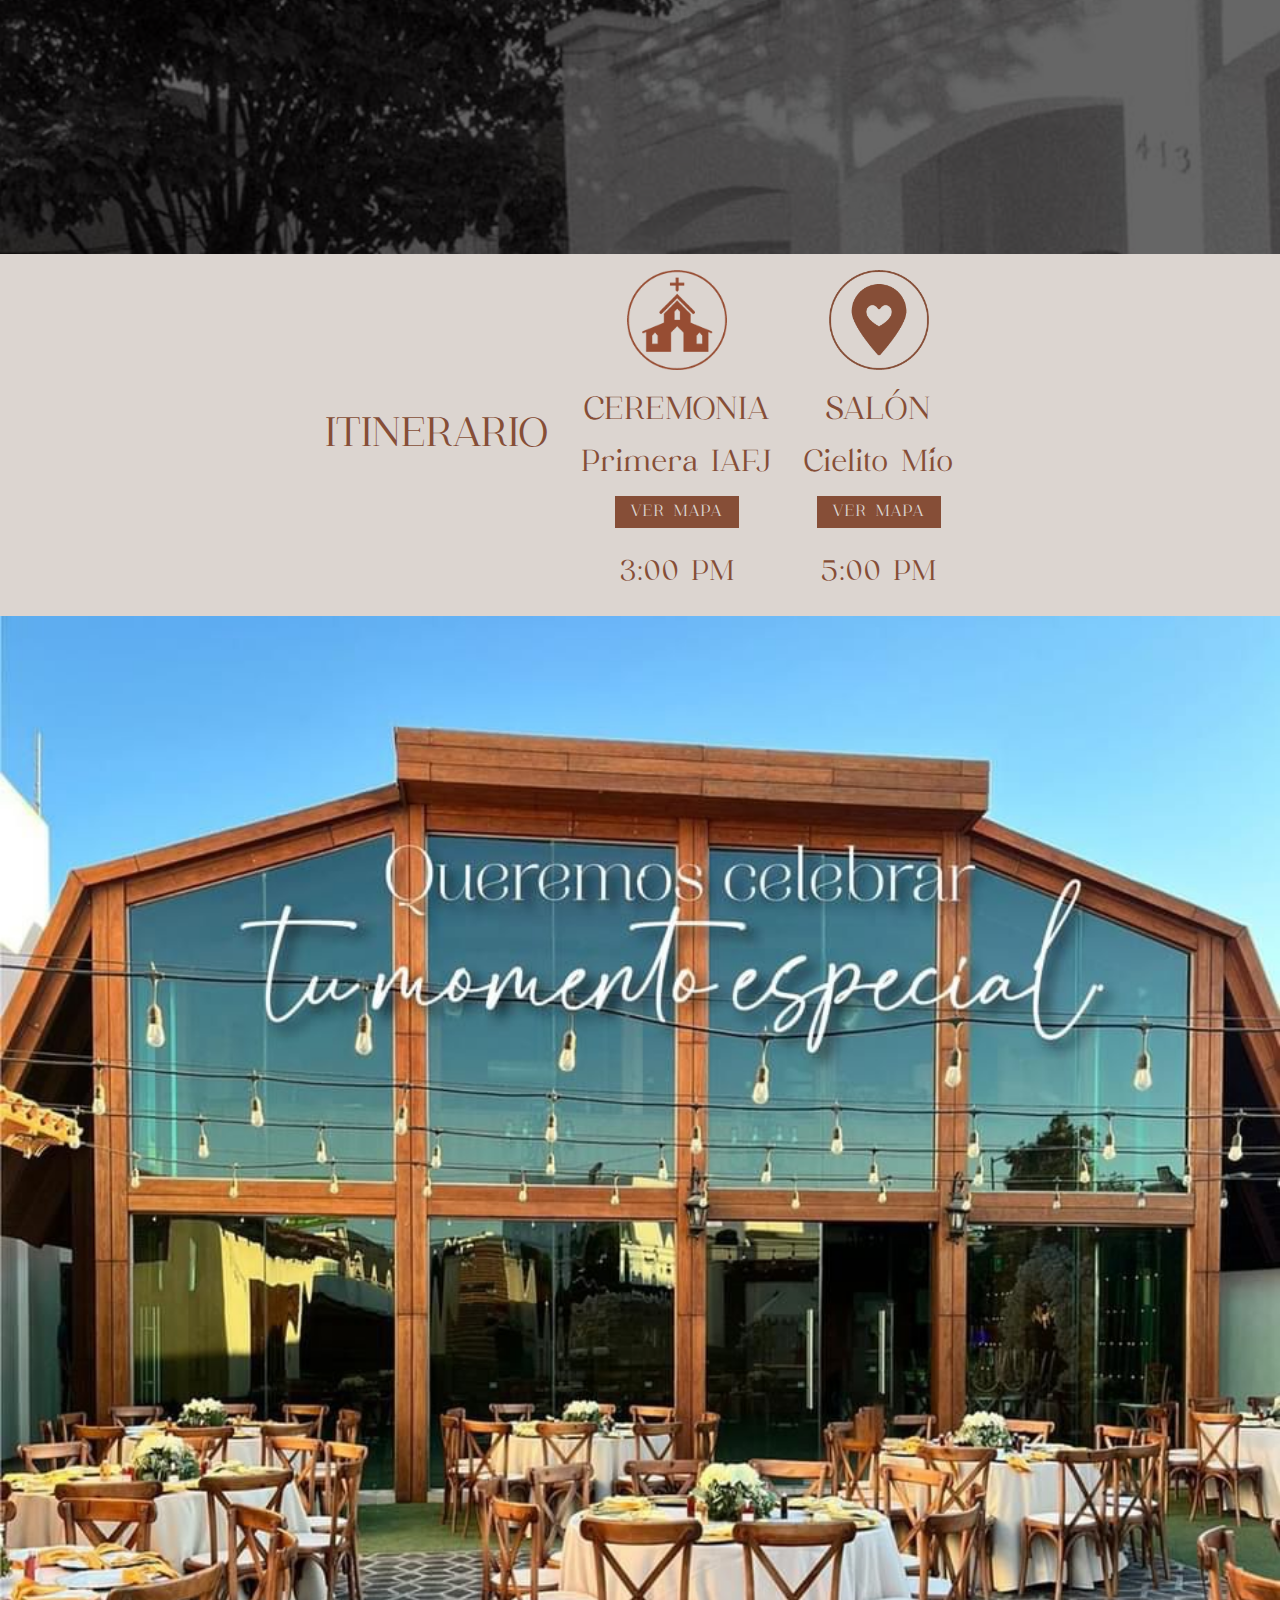
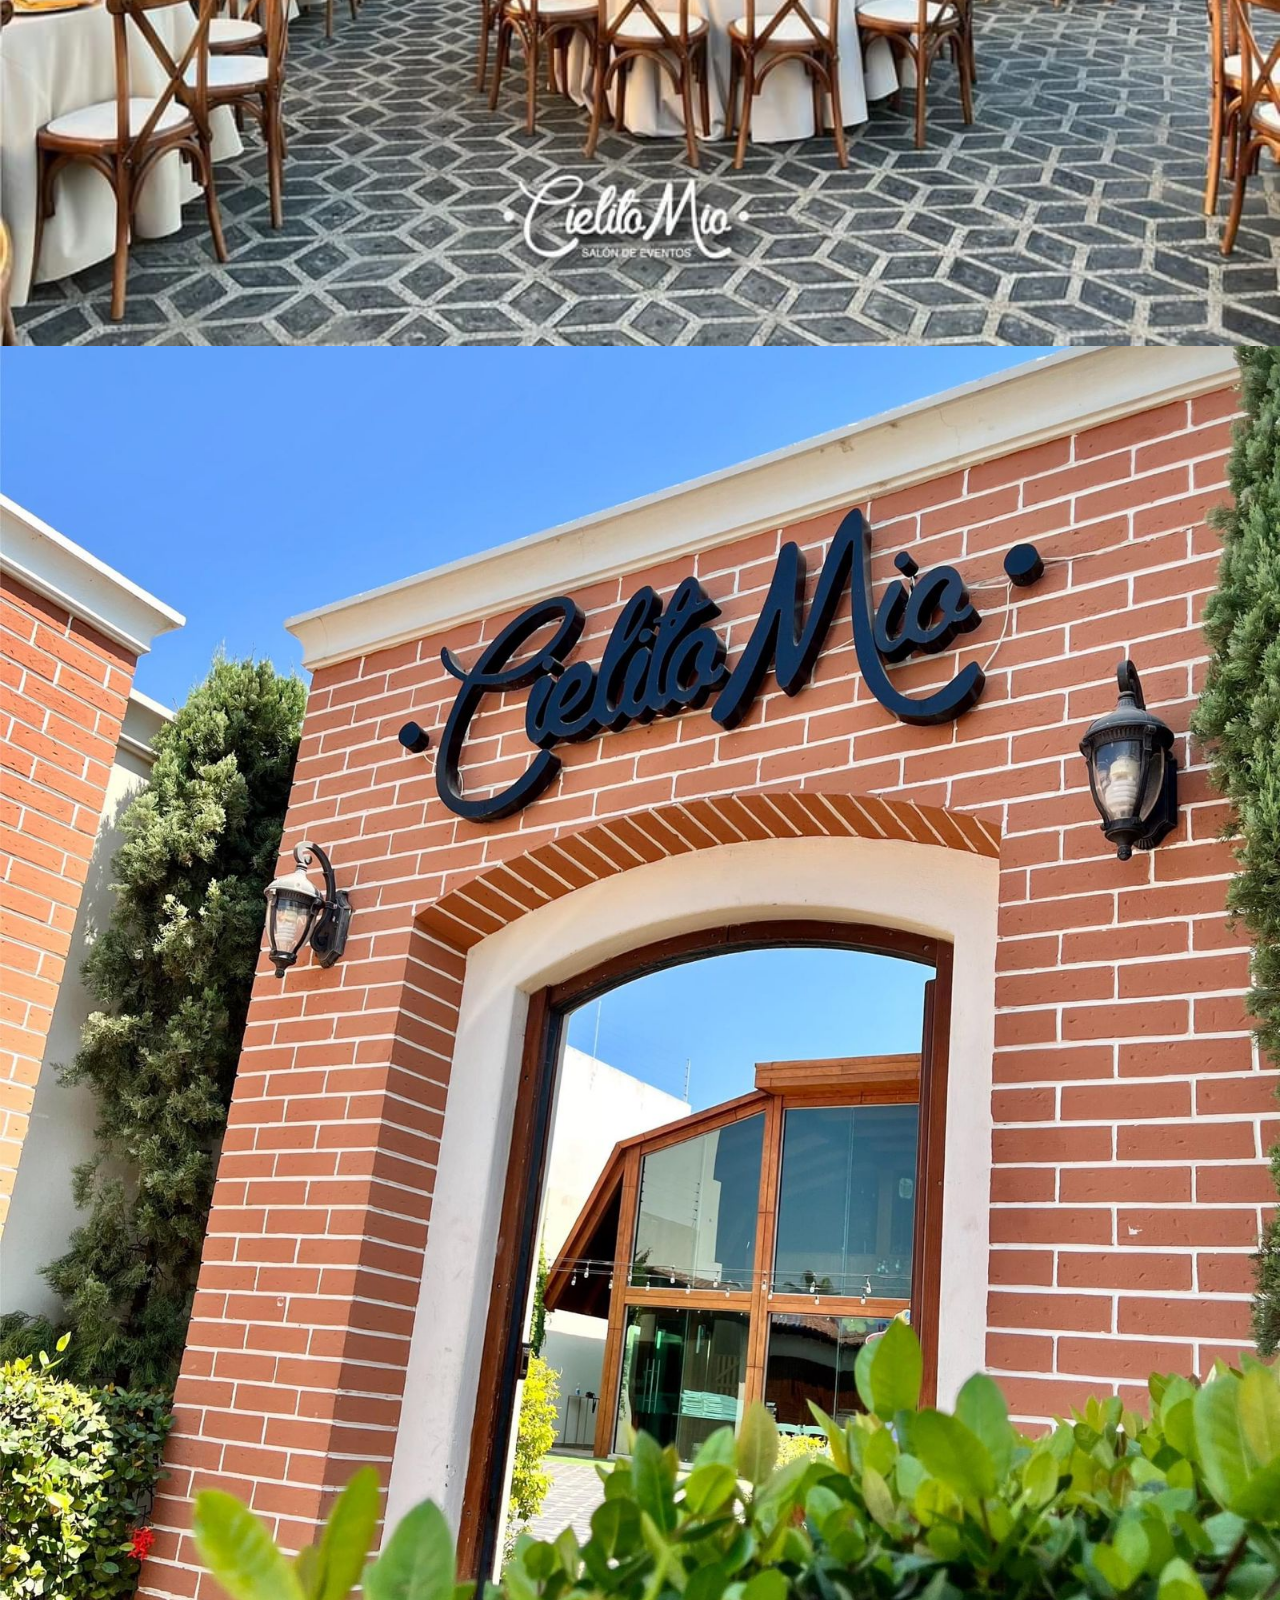
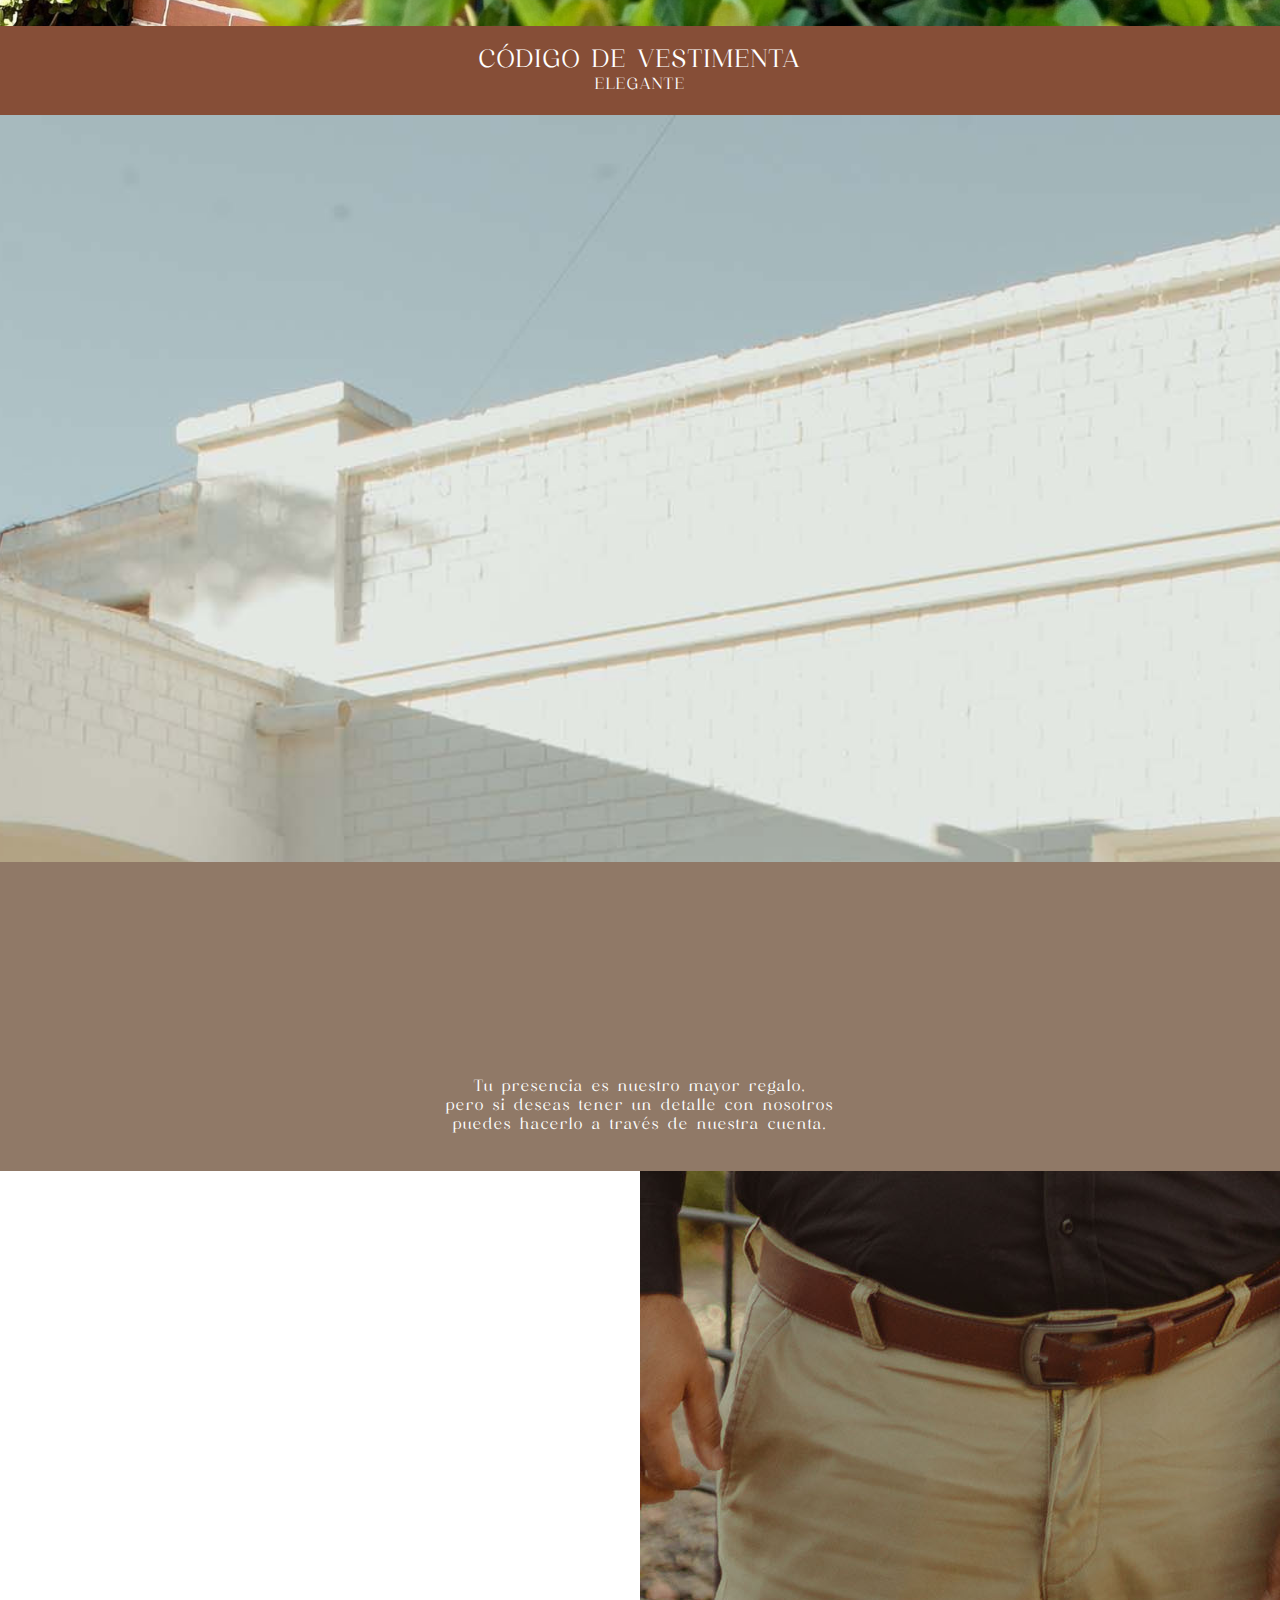
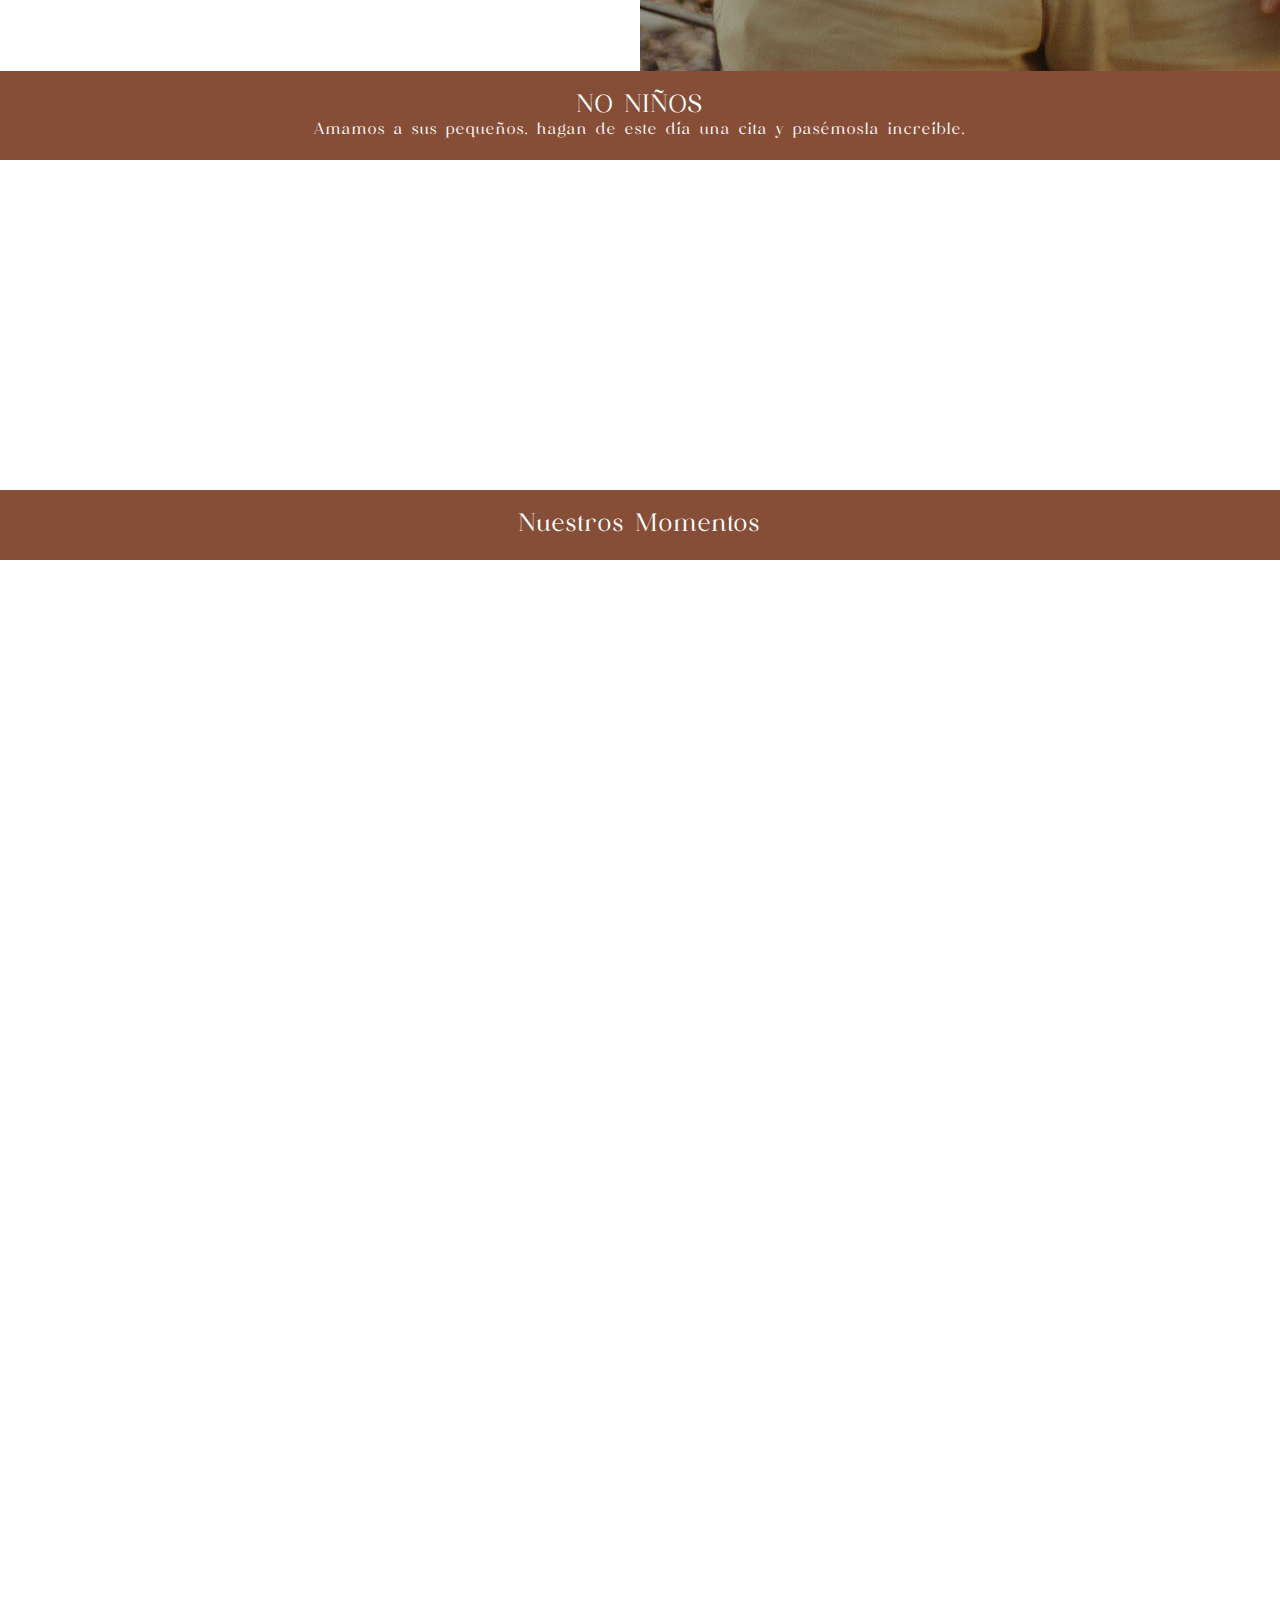
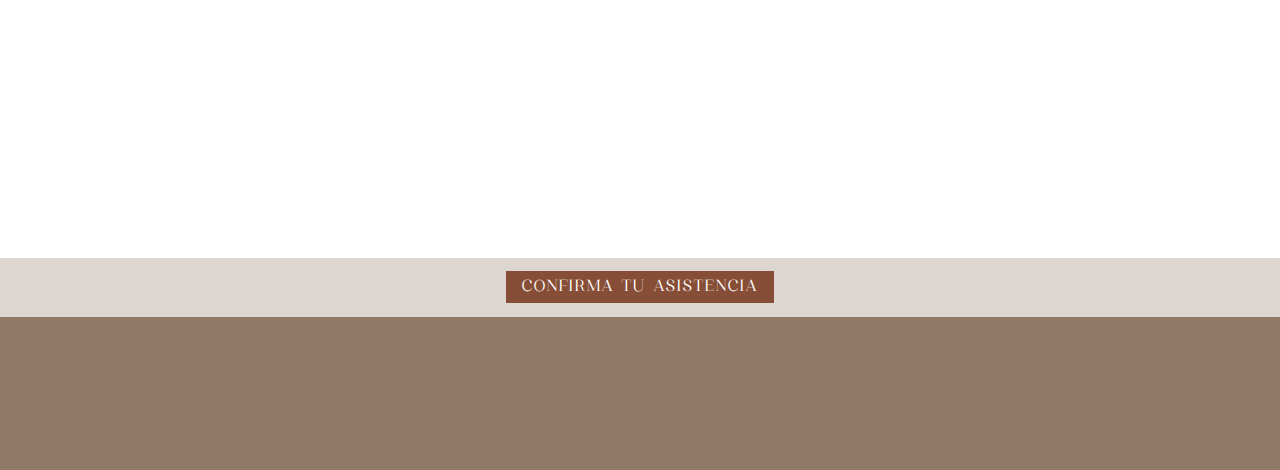
==== commit 2cf84172: "keren + angel" ====
--- a/public/index.html
+++ b/public/index.html
@@ -4,262 +4,288 @@
 <head>
     <meta charset="UTF-8">
     <meta name="viewport" content="width=device-width, initial-scale=1.0">
-    <meta property="og:title" content="Nuestra Boda | Cesia y Abdiel">
-    <meta property="og:description" content="24 de febrero de 2024">
-    <meta property="og:image" content="https://chesia.web.app/img/preview_photo.jpg">
-    
-    <title>Nuestra boda</title>
+    <meta property="og:title" content="¡Nos casamos! Keren & Ángel">
+    <meta property="og:description" content="Tu presencia es nuestro mayor regalo.">
+    <meta property="og:image" content="https://keren-angel.web.app/img/preview_photo.png">
+    <title>Keren & Angel</title>
     <link rel="stylesheet" href="styles/fonts.css"> <!-- Link to your custom CSS -->
     <link rel="stylesheet" href="styles/styles.css"> <!-- Link to your custom CSS -->
-    <link rel="stylesheet" href="styles/photo.modal.css">
 
 </head>
 
 <body>
 
     <!-- Header -->
-    <section id="my-header-section" class="my-section header-section">
-        <div class="overlay fx-row ">
-            <div class="fx-flex"></div>
-            <div class="fx-flex"></div>
-            <div class="fx-flex names">
-                <h1 class=" fx-column fx-start">
-                    <span id="brideName"></span>
-                    <span class="ml-10">
+    <section class="header-section white">
+        <div class="overlay fx-column fx-space-between text-shadow ">
+            <div>
+                <h2 id="tagline" class="tagline"></h2>
+
+                <h1 class="fx-column names">
+                    <div id="brideName"></div>
+                    <div style="margin-left: -22px;">
                         <span class="superindice">&</span><span id="groomName"></span>
-                    </span>
+                    </div>
                 </h1>
             </div>
-        </div>
-    </section>
-
-    <!-- Countdown -->
-    <section id="my-countdown-section" class="my-section countdown-section">
-        <div class="inner-space section-tone-1">
-            <h2 class="title-1">Nuestra Boda</h2>
-            <span id="weddingDate" class="font-retro"></span>
-        </div>
-        <div class="inner-space section-tone-2 accent">
-            <div class="fx-row">
-                <div class="fx-column">
-                    <span id="countdown-days" class="counter-text"></span>
-                    <span class="font-retro">Dias</span>
+            <!-- Countdown -->
+            <section class="countdown-section">
+                <div class="">
+                    <span id="weddingDate"></span>
                 </div>
-                <div class="fx-column">
-                    <span id="countdown-hours" class="counter-text"></span>
-                    <span class="font-retro">Horas</span>
+                <div class="inner-space border-top border-bottom">
+                    <div class="fx-row fx-space-between">
+                        <div class="fx-column">
+                            <span id="countdown-days" class="counter-text"></span>
+                            <span class="font-retro">Día(s)</span>
+                        </div>
+                        <div class="fx-column">
+                            <span id="countdown-hours" class="counter-text"></span>
+                            <span class="font-retro">Hora(s)</span>
+                        </div>
+                        <div class="fx-column">
+                            <span id="countdown-minutes" class="counter-text"></span>
+                            <span class="font-retro">Minuto(s)</span>
+                        </div>
+                        <div class="fx-column">
+                            <span id="countdown-seconds" class="counter-text"></span>
+                            <span class="font-retro">Segundo(s)</span>
+                        </div>
+                    </div>
                 </div>
-                <div class="fx-column">
-                    <span id="countdown-minutes" class="counter-text"></span>
-                    <span class="font-retro">Minutos</span>
-                </div>
-            </div>
-        </div>
-    </section>
-
-    <!-- our story -->
-    <section id="my-story-section" class="my-section container">
-
-        <div class="inner-space story-section accent">
-            <div>
-                <img class="story-image" data-src="./img/story.png" alt="Imagen Vertical">
-            </div>
-
-            <div>
-                <div class="story-title">
-
-                    <div class="hidden">
-                        <span class="title-1">Nuestra</span>
-                        <br>
-                        <span class="title-2" style="margin-left: 1rem;">historia</span>
-                    </div>
-
-
-                </div>
-                <div class="story-text">
-
-                    <p>Todo comienza un 24 de julio del 2021, donde comenzó una relación y
-                        el incio de muchos planes que Dios preparó para los dos. Una relación
-                        donde la distancia era inevitable pero la voluntad de querernos y algún
-                        día estar juntos para siempre era aún más fuerte.</p>
-                    <p>Un jueves 26 de enero del 2023, a la orilla de la bella playa de
-                        Cozumel, dimos el "Si" donde sabíamos que a partir de ahí un nuevo
-                        camino con nuevos sueños y nuevos retos iban a llegar a nuestras vidas
-                        pero sabíamos que siempre estando el uno con el otro, tomados de las
-                        manos de Dios, nada podrá detenernos.</p>
-                    <p>Estamos muy ansiosos y emocionados que llegue el día deseado y por eso
-                        mísmo queremos que vivas este momento tan especial junto a nosotros
-                        donde celebraremos que la distancia ya no será un obstáculo más en
-                        nuestras vidas y en nuestro amor.</p>
-                </div>
-            </div>
-        </div>
-    </section>
-
-    <!-- Gallery -->
-    <section id="my-carousel-section" class="my-section photo-carousel">
-        <div class="photo-wrapper">
-            <div class="photo"><img data-src="./img/photo_grid_1.jpg" alt="Photo 1"></div>
-            <div class="photo"><img data-src="./img/photo_grid_2.jpg" alt="Photo 2"></div>
-            <div class="photo"><img data-src="./img/photo_grid_3.jpg" alt="Photo 3"></div>
-            <div class="photo"><img data-src="./img/photo_grid_4.jpg" alt="Photo 4"></div>
-            <div class="photo"><img data-src="./img/photo_grid_5.jpg" alt="Photo 5"></div>
-            <div class="photo"><img data-src="./img/photo_grid_6.jpg" alt="Photo 6"></div>
-            <div class="photo"><img data-src="./img/photo_grid_7.jpg" alt="Photo 7"></div>
-            <div class="photo"><img data-src="./img/photo_grid_8.jpg" alt="Photo 8"></div>
-            <div class="photo"><img data-src="./img/photo_grid_1.jpg" alt="Photo 1"></div>
-            <div class="photo"><img data-src="./img/photo_grid_2.jpg" alt="Photo 2"></div>
-            <div class="photo"><img data-src="./img/photo_grid_3.jpg" alt="Photo 3"></div>
-            <div class="photo"><img data-src="./img/photo_grid_4.jpg" alt="Photo 4"></div>
-            <div class="photo"><img data-src="./img/photo_grid_5.jpg" alt="Photo 5"></div>
-            <div class="photo"><img data-src="./img/photo_grid_6.jpg" alt="Photo 6"></div>
-            <div class="photo"><img data-src="./img/photo_grid_7.jpg" alt="Photo 7"></div>
-            <div class="photo"><img data-src="./img/photo_grid_8.jpg" alt="Photo 8"></div>
-        </div>
-    </section>
-
-
-
-    <!-- RSVP -->
-    <section id="my-rsvp-section" class="my-section rsvp-section">
-        <div class="inner-space section-tone-2 accent" style="margin-top: -4px;">
-            <div class="fx-column hidden">
-                <div>
-                    <span class="title-1">Nos vemos en</span>
+                <p>Cuenta regresiva</p>
+            </section>
+        </div>
+    </section>
+
+    <section class="inner-space section-tone-2 accent fx-row">
+        <span class="title-1">Nuestra Boda</span>
+    </section>
+
+    <section class="inner-space section-tone-1 accent fx-row">
+        <a href="wa.me/526674945299?text=¡Hola! quiero confirmar mi asistencia a la boda de Keren & Ángel, asistiremos: "
+            class="pill">
+            <span>CONFIRMA TU ASISTENCIA</span>
+        </a>
+    </section>
+
+
+    <section class="inner-space section-tone-2 accent parents">
+        <span class="title-1">NUESTROS PADRES</span>
+        <span class="h-separator"></span>
+        <div class="hidden">
+            <div class="fx-column">
+                <p style="text-transform: uppercase;">Padres de la novia</p>
+                <ul>
+                    <li>Marina Eunice Cuevas de Moreno</li>
+                    <li>Alberto Moreno Flores</li>
+                </ul>
+            </div>
+
+            <div class="fx-column">
+                <p style="text-transform: uppercase;">Padres de novio</p>
+                <ul>
+                    <li>María Teresa Díaz de Verdugo</li>
+                    <li>Antonio F. Verdugo Rábago</li>
+                </ul>
+            </div>
+
+        </div>
+    </section>
+
+    <section class="inner-space section-tone-3 white parents">
+        <div class="hidden">
+            <span class="title-1">NUESTROS PADRINOS</span>
+            <span class="h-separator"></span>
+            <div>
+                <ul>
+                    <li>Marcelo Díaz Acosta</li>
+                    <li>Graciela Sayas de Acosta</li>
+                </ul>
+            </div>
+        </div>
+    </section>
+
+    <section>
+        <div class="phrase ">
+
+            <div class="overlay fx-column fx-start white text-shadow effect-1">
+                <p class="hidden">Ponme como sello sobre tu corazón, como un sello en tu brazo. Pues el amor es tan
+                    fuerte como la
+                    muerte.
                     <br>
-                    <span class="title-2" style="margin-left: 96px;">Guadalajara</span>
-                </div>
-            </div>
-
-        </div>
-
-        <div class="inner-space section-tone-1 rsvp-content">
-            <div class="rsvp-text">
-                <span id="rsvpTitle" class="rsvp-title"></span>
-                <span id="rsvpAddress" class="rsvp-address"></span>
-                <div class="rsvp-hour">
-                    <span>Hora: </span>
-                    <span id="rsvpHour"></span>
-                </div>
-                <div class="rsvp-button">
-                    <a id="rsvpLink" href="https://maps.app.goo.gl/MXtgRLuuPYEogQt9A" class="font-retro"
-                        target="_blank">Ver Mapa</a>
-                </div>
-            </div>
+                    <br>
+                    Cantares 8:6
+                </p>
+            </div>
+        </div>
+    </section>
+
+
+    <div class="inner-space section-tone-2 accent rsvp-content">
+
+        <h2 class="title-1">ITINERARIO</h2>
+
+        <div class="rsvp-text">
+
+            <div class="rsvp-image">
+                <img id="ceremonyImage" alt="Foto del lugar">
+            </div>
+            <span id="ceremonyTitle" class="rsvp-title"></span>
+            <span id="ceremonyAddress" class="rsvp-address"></span>
+
+            <div class="rsvp-button">
+                <a id="ceremonyMapLink" class="pill font-retro" target="_blank">VER MAPA</a>
+            </div>
+            <div class="rsvp-hour">
+                <span id="ceremonyHour"></span>
+            </div>
+        </div>
+        <span class="h-separator"></span>
+        <div class="rsvp-text">
+
             <div class="rsvp-image">
                 <img id="rsvpImage" alt="Foto del lugar">
             </div>
-
-        </div>
-
-    </section>
-
-    <!-- Gifts -->
-    <section id="my-gifts-section" class="my-section container">
-
-        <div class="inner-space gift-section accent">
-
-            <div class="gift-options">
-                <a class="gift-option hidden"
-                    href="https://www.amazon.com.mx/wedding/abdiel-hernández-cesia-moreno-tijuana-baja-california-february-2024/registry/2X92RBMS6CH62"
-                    target="_blank">
-                    <h4 class="font-retro gift-option-title">Mesa de regalos</h4>
-                    <img data-src="./img/gift.jpg" alt="Imagen de Regalo">
-                    <span class="gift-option-name">Amazon Wishlist</span>
+            <span id="rsvpTitle" class="rsvp-title"></span>
+            <span id="rsvpAddress" class="rsvp-address"></span>
+
+            <div class="rsvp-button">
+                <a id="rsvpMapLink" class="pill font-retro" target="_blank">VER MAPA</a>
+            </div>
+            <div class="rsvp-hour">
+                <span id="cocktailHour"></span>
+            </div>
+        </div>
+
+
+    </div>
+
+    <div class="place-photos">
+        <img src="img/place_photo.jpeg" alt="cielito mio terraza">
+        <img src="img/place_photo_2.jpeg" alt="cielito mio fachada">
+    </div>
+
+    <section class="inner-space section-tone-3 fx-column">
+        <span class="title-1">CÓDIGO DE VESTIMENTA</span>
+        <p style="text-transform: uppercase; margin: 0;">Elegante</p>
+    </section>
+
+    <div class="banner-1">
+
+    </div>
+
+    <section class="inner-space gift-section section-tone-1">
+
+        <div class="gift-options">
+
+            <div class="gift-option hidden">
+                <h4 class="font-retro gift-option-title">LLuvia de Sobres</h4>
+                <span class="h-separator white"></span>
+                <img data-src="./img/sobres.png" alt="Imagen de Sobre">
+                <span class="gift-option-name">
+                    Bancoppel
+                    <br>
+                    4169 1614 1920 8235
+                    <br>
+                    Keren Moreno Cuevas
+                </span>
+            </div>
+        </div>
+
+        <p>
+            Tu presencia es nuestro mayor regalo,<br class="br">
+            pero si deseas tener un detalle con nosotros <br class="br">
+            puedes hacerlo a través de nuestra cuenta.
+        </p>
+
+
+    </section>
+
+    <div class="parallax-container">
+        <div class="parallax">
+            <img src="img/photo_banner_2.jpg" alt="">
+        </div>
+    </div>
+
+    <section class="inner-space section-tone-3 fx-column">
+        <span class="title-1">NO NIÑOS</span>
+        <p style="text-align: center; margin: 0;">Amamos a sus pequeños, hagan de este día una cita y pasémosla
+            increíble.</p>
+    </section>
+
+    <!-- Hotels -->
+    <section class="inner-space hotels-section section-tone-2 fx-column hidden">
+
+        <span class="title-1 accent">HOSPEDAJE</span>
+        <span class="h-separator"></span>
+
+        <img class="icon" src="img/Hotel.png" alt="icono hotel">
+
+        <div class="hotel-items accent">
+            <div>
+                <p class="title-2">Hotel Homesuites Malecón <br><span
+                        style="color: var(--primary-color);">Culiacán</span></p>
+
+                <a class="pill pill-small " href="https://maps.app.goo.gl/hmUAXo9dBwhcJqry9" target="_blank">Ver
+                    mapa</a>
+            </div>
+            <span class="h-separator"></span>
+
+            <div>
+                <p class="title-2">Hotel One Culiacán Forum <br><span
+                        style="color: var(--primary-color);">Culiacán</span></p>
+
+                <a class="pill pill-small " href="https://maps.app.goo.gl/bJDbZ7eKKv8dGpgd7" target="_blank">Ver
+                    mapa</a>
+            </div>
+            <span class="h-separator"></span>
+
+        </div>
+
+    </section>
+
+    <section class="inner-space section-tone-3 fx-column">
+        <span class="title-1 center">Nuestros Momentos</span>
+    </section>
+
+
+    <!-- Gallery -->
+    <section class="photo-grid">
+        <div class="photo hidden" onclick="showImage('./img/photo_grid_1.jpg')"><img src="./img/photo_grid_1.jpg"
+                alt="Photo 1"></div>
+        <div class="photo hidden" onclick="showImage('./img/photo_grid_2.jpg')"><img src="./img/photo_grid_2.jpg"
+                alt="Photo 2"></div>
+        <div class="photo hidden" onclick="showImage('./img/photo_grid_3.jpg')"><img src="./img/photo_grid_3.jpg"
+                alt="Photo 3"></div>
+        <div class="photo hidden" onclick="showImage('./img/photo_grid_4.jpg')"><img src="./img/photo_grid_4.jpg"
+                alt="Photo 4"></div>
+        <div class="photo hidden" onclick="showImage('./img/photo_grid_5.jpg')"><img src="./img/photo_grid_5.jpg"
+                alt="Photo 5"></div>
+        <div class="photo hidden" onclick="showImage('./img/photo_grid_6.jpg')"><img src="./img/photo_grid_6.jpg"
+                alt="Photo 6"></div>
+        <div class="photo hidden" onclick="showImage('./img/photo_grid_7.jpg')"><img src="./img/photo_grid_7.jpg"
+                alt="Photo 7"></div>
+        <div class="photo hidden" onclick="showImage('./img/photo_grid_8.jpg')"><img src="./img/photo_grid_8.jpg"
+                alt="Photo 8"></div>
+        <div class="photo hidden" onclick="showImage('./img/photo_grid_9.jpg')"><img src="./img/photo_grid_9.jpg"
+                alt="Photo 9"></div>
+    </section>
+
+
+    <div id="overlay" onclick="hideImage()">
+        <img id="fullImage" src="" alt="Full-size Image">
+    </div>
+
+
+    <!-- Footer -->
+    <footer>
+        <div class="inner-space section-tone-2 accent">
+            <div>
+                <a href="wa.me/526674945299?text=¡Hola! quiero confirmar mi asistencia a la boda de Keren & Ángel, asistiremos: "
+                    class="pill">
+                    <span>CONFIRMA TU ASISTENCIA</span>
                 </a>
-
-                <span class="h-separator"></span>
-                <span class="v-separator"></span>
-
-                <div class="gift-option hidden">
-                    <h4 class="font-retro gift-option-title">LLuvia de Sobres</h4>
-                    <img data-src="./img/letter.jpg" alt="Imagen de Sobre">
-                    <span class="gift-option-name">
-                        BBVA
-                        <br>
-                        4152 3139 1448 2109
-                        <br>
-                        Abdiel Hernández
-                    </span>
-                </div>
-            </div>
-
-            <p>
-                Los regalos no son necesarios ni obligatorios, pero de igual manera <br class="br">
-                todo sera bien recibido; ya que sabemos que la mayoría de nuestros <br class="br">
-                invitados estan haciendo un gran esfuerzo haciendo el viaje.
-            </p>
-
-
-        </div>
-    </section>
-
-    <!-- Confirmation -->
-    <section id="my-congirmation-section" class="my-section">
-        <div class="confirmation-section parallax">
-            <div class="container">
-                <div class="overlay fx-column  ">
-
-                    <div>
-                        <span class="title-1 accent">Confirma tu</span>
-                        <br>
-                        <span class="title-2 accent" style="margin-left: 135px;">Asistencia</span>
-                    </div>
-
-                    <p class="title-1 accent">Lo más importante para <br class="br">nosotros, es tu compañia</p>
-
-                    <p class="accent">Da click en el botón inferior para confirmar tu asistencia</p>
-
-                    <a class="pill"
-                        href="https://api.whatsapp.com/send?phone=6672749006&text=¡Hola! Quiero confirmar mi asistencia para tu boda. Nombre(s):"
-                        target="_blank">Confirmación</a>
-
-                </div>
-            </div>
-        </div>
-    </section>
-
-    <!-- Hotels -->
-    <section id="my-hotels-section" class="my-section">
-        <div class="hotels-section fx-column hidden">
-
-            <div>
-                <span class="title-1 accent">Sugerencias de</span>
-                <br>
-                <span class="title-2 accent" style="margin-left: 110px;">Hospedaje</span>
-            </div>
-
-            <ul class="hotel-items">
-                <li>
-                    <p>City Express Plus by Marriot <br>Guadalajara Palomar</p>
-                    <a class="pill pill-small " href="https://maps.app.goo.gl/CATogBm2qXoJynQ46" target="_blank">Ver
-                        mapa</a>
-                </li>
-                <li>
-                    <p>Microtel Inn & Suits by <br>Wyndham Guadalajara Sur</p>
-                    <a class="pill pill-small " href="https://maps.app.goo.gl/UjNMhFTZEELiPrJ59" target="_blank">Ver
-                        mapa</a>
-                </li>
-                <li>
-                    <p>Hotel Marquiz</p>
-                    <a class="pill pill-small " href="https://maps.app.goo.gl/MMKZqws3uz5RB5eQ6" target="_blank">Ver
-                        mapa</a>
-                </li>
-                <li>
-                    <p>Ramada Encore Guadalajra Sur</p>
-                    <a class="pill pill-small " href="https://maps.app.goo.gl/v4FWWHQpMEMhumqv8" target="_blank">Ver
-                        mapa</a>
-                </li>
-            </ul>
-
-
-        </div>
-    </section>
-    <!-- Footer -->
-    <footer id="my-footer-section" class="my-section">
-        <div class="inner-space section-tone-2 accent">
-            <div>
-                <span>Utiliza el hashtag #BodaChesia</span>
             </div>
 
         </div>
@@ -270,22 +296,21 @@
 
     </footer>
 
-    <!-- Modal's photo -->
-    <div id="photoModal" class="modal">
-        <span class="close">&times;</span>
-        <div class="modal-content">
-
-            <img id="enlargedPhoto">
-        </div>
-    </div>
-
     <script src="index.js"></script> <!-- Link to your custom JS script -->
+    <!-- Compiled and minified JavaScript -->
+    <script src="https://cdnjs.cloudflare.com/ajax/libs/materialize/1.0.0/js/materialize.min.js"></script>
+
     <script>
-
-
 
         document.addEventListener('DOMContentLoaded', function () {
             onInit();
+            try {
+                var elems = document.querySelectorAll('.parallax');
+                var instances = M.Parallax.init(elems, { responsiveThreshold: 0 });
+
+            } catch (error) {
+
+            }
         });
     </script>
 </body>
--- a/public/styles/fonts.css
+++ b/public/styles/fonts.css
@@ -2,15 +2,20 @@
 /* For custom fonts, use @font-face to import them */
 @font-face {
     font-family: 'Baskvill';
-    src: url('../fonts/BASKVILL.TTF') format('truetype');
+    src: url('../fonts/Nostalgia.otf') format('opentype');
 }
 
 @font-face {
     font-family: 'SacredValley';
-    src: url('../fonts/Sacred_Valley.ttf') format('truetype');
+    src: url('../fonts/Nostalgia.otf') format('opentype');
 }
 
 @font-face {
     font-family: 'RetroSignature';
-    src: url('../fonts/retro-signature.regular.otf') format('opentype');
+    src: url('../fonts/Nostalgia.otf') format('opentype');
+}
+
+@font-face {
+    font-family: 'Nostalgia';
+    src: url('../fonts/Nostalgia.otf') format('opentype');
 }--- a/public/styles/styles.css
+++ b/public/styles/styles.css
@@ -1,11 +1,7 @@
 :root {
-    --primary-color: #b99b80;
-    --secondary-color: #ffeedf;
-    --accent-color: #8f6450;
-}
-
-.my-section {
-    display: none;
+    --primary-color: #907967;
+    --secondary-color: #dcd5d0;
+    --accent-color: #864e37;
 }
 
 
@@ -39,6 +35,10 @@
     }
 }
 
+.effect-1 {
+    background-color: rgba(0, 0, 0, 0.6);
+}
+
 .primary {
     color: var(--primary-color);
 }
@@ -53,24 +53,58 @@
 
 
 body {
-    font-family: 'Baskvill', sans-serif;
+    font-family: 'Nostalgia', sans-serif;
     margin: 0;
     font-weight: lighter;
-    color: var(--primary-color)
+    color: var(--primary-color);
+    letter-spacing: 2px;
 }
 
 
 .header-section {
     position: relative;
     background-image: url('../img/header.jpg');
-    background-size: 112%;
+    background-size: 130%;
     background-repeat: no-repeat;
     background-position: top center;
-    background-position-y: -6.25rem;
-    height: 12.5rem;
-
-
-}
+    height: calc(100vh - (78px + 75px));
+}
+
+.banner-1 {
+    position: relative;
+    background-image: url('../img/photo_banner.jpg');
+    background-size: 130%;
+    background-repeat: no-repeat;
+    background-position: top center;
+    height: calc(100vh - (78px + 75px));
+}
+
+.place-photos {
+    flex-direction: column;
+    box-sizing: border-box;
+    display: flex;
+    place-content: stretch flex-start;
+    align-items: stretch;
+}
+
+.place-photos img {
+    width: 100%;
+}
+
+.parents {
+    flex-direction: column;
+    box-sizing: border-box;
+    display: flex;
+    place-content: center space-between;
+    align-items: center;
+    text-align: center;
+}
+
+.parents ul {
+    padding-inline-start: 0px;
+    list-style-type: none;
+}
+
 
 
 .overlay {
@@ -80,8 +114,7 @@
     width: 100%;
     height: 100%;
     text-align: center;
-    color: #fff;
-
+    padding: 1rem;
 
 
 }
@@ -102,10 +135,16 @@
 }
 
 .fx-column {
-    display: flex;
-    flex-direction: column;
-    justify-content: center;
-    align-items: center;
+
+    display: flex;
+    flex-direction: column;
+    box-sizing: border-box;
+    place-content: center;
+    align-items: center;
+}
+
+.fx-space-between {
+    justify-content: space-between;
 }
 
 .fx-start {
@@ -123,22 +162,22 @@
     margin: 0;
 }
 
+.tagline {
+    font-size: 1.5625rem;
+}
+
 .title-1 {
     font-size: 1.5625rem;
-    font-family: 'SacredValley', sans-serif;
-    line-height: 2rem;
 }
 
 .title-2 {
-    font-size: 2.875rem;
-    font-family: 'RetroSignature', sans-serif;
-    line-height: 1.375rem;
+    font-size: 1.375rem;
 }
 
 
 
 .superindice {
-    font-size: 0.8em;
+    font-size: 0.5em;
     /* Ajusta el tamaño según tus preferencias */
     vertical-align: text-top;
 }
@@ -151,6 +190,15 @@
 
 .countdown-section {
     text-align: center;
+    min-width: 300px;
+}
+
+.border-top {
+    border-top: 1px solid white;
+}
+
+.border-bottom {
+    border-bottom: 1px solid white;
 }
 
 
@@ -163,24 +211,29 @@
     background-color: var(--primary-color);
 }
 
+.section-tone-3 {
+    color: white;
+    background-color: var(--accent-color);
+}
 
 .section-tone-2 {
     background-color: var(--secondary-color);
 }
 
 #weddingDate {
-    font-size: 3rem;
+    font-size: 1.5rem;
 }
 
 .font-retro {
-    font-family: 'RetroSignature', sans-serif;
-    font-size: 2rem;
+    font-family: 'Nostalgia', sans-serif;
+    line-height: 1rem;
 }
 
 .counter-text {
-    font-family: 'Baskvill';
+    font-family: 'Nostalgia';
     font-size: 2rem;
     padding: 0 1rem;
+    line-height: 1.9rem;
 }
 
 .story-section .story-title {
@@ -218,7 +271,9 @@
 
 .photo-grid {
     display: grid;
-    grid-template-columns: repeat(4, 1fr);
+    grid-template-columns: repeat(3, 1fr);
+    gap: 10px;
+    padding: 20px;
 }
 
 .effect {
@@ -236,7 +291,22 @@
     height: auto;
 }
 
-
+#overlay {
+    display: none;
+    position: fixed;
+    top: 0;
+    left: 0;
+    width: 100%;
+    height: 100%;
+    background-color: rgba(0, 0, 0, 0.8);
+    justify-content: center;
+    align-items: center;
+}
+
+#fullImage {
+    max-width: 80%;
+    max-height: 80%;
+}
 
 
 .photo-carousel {
@@ -249,26 +319,40 @@
     transition: transform 0.5s ease-out;
 }
 
-.photo-carousel .photo {
-    flex: 0 0 25%;
-    /* Ajusta el ancho de cada foto según tus necesidades */
-
-    /* Espacio entre fotos */
-}
-
-.photo-carousel .photo img {
-    max-width: 100%;
-}
-
+
+.carousel-container {
+    width: 100%;
+    overflow: hidden;
+}
+
+.carousel {
+    display: flex;
+    transition: transform 0.5s ease-in-out;
+}
+
+.slide {
+    width: 100vw;
+    flex: 0 0 auto;
+    box-sizing: border-box;
+    padding: 20px;
+    font-size: 2em;
+    text-align: center;
+    background-color: #ddd;
+}
 
 
 
 
 .names {
-    font-size: 1.375rem;
+    font-size: 2.8rem;
     display: inline-block;
-    line-height: 1.375rem;
     font-family: 'SacredValley', sans-serif;
+    margin: 0.5rem 0;
+}
+
+.text-shadow {
+    text-shadow: 0px 0px 10px rgba(0, 0, 0, 0.6);
+
 }
 
 .story-section {
@@ -280,13 +364,25 @@
 }
 
 .rsvp-content {
-
     font-family: 'SacredValley', sans-serif;
     padding: 1rem 2rem;
+
+    flex-direction: column;
+    box-sizing: border-box;
+    display: flex;
+    place-content: center space-between;
+    align-items: center;
+
+    gap: 1rem;
+}
+
+.rsvp-content .title-1 {
+    font-size: 2.58rem;
+
 }
 
 .rsvp-title {
-    font-size: 2.58rem;
+    font-size: 2rem;
 }
 
 .rsvp-text {
@@ -297,26 +393,20 @@
     align-items: stretch;
     max-width: 100%;
     text-align: center;
+    gap: 1rem;
 }
 
 .rsvp-address {
-
-    font-size: .9rem;
+    font-size: 1.9rem;
     line-height: 2rem;
 }
 
 .rsvp-hour {
     font-size: 1.78rem;
     padding: 0.625rem 0;
-    text-align: right;
-
-    border: 0.0625rem solid var(--secondary-color);
-    border-right: none;
-    border-left: none;
 }
 
 .rsvp-button {
-    text-align: right;
     margin: 0.5rem 0;
 }
 
@@ -329,6 +419,9 @@
     text-align: center;
 }
 
+.rsvp-image img {
+    max-width: 100px;
+}
 
 
 
@@ -353,23 +446,22 @@
 }
 
 .gift-option {
-    height: 18.75rem;
     flex-direction: column;
     box-sizing: border-box;
     display: flex;
     place-content: center;
     align-items: center;
+    gap: 1rem;
 }
 
 .gift-option .gift-option-title {
-    font-size: 3.5rem;
-
+    font-size: 1.59rem;
+    text-transform: uppercase;
 }
 
 .gift-option .gift-option-name {
     font-size: 1.4rem;
     text-align: center;
-    height: 3.25rem;
     flex-direction: column;
     box-sizing: border-box;
     display: flex;
@@ -389,11 +481,20 @@
 
 }
 
-.gift-section .h-separator {
-    width: 20%;
-    border: 0.0625rem solid var(--accent-color);
+.h-separator {
+    min-width: 100px;
+    width: 40%;
+    border: 0.062rem solid var(--accent-color);
     border-right: none;
     border-left: none;
+}
+
+.h-separator.white {
+    border-color: white;
+}
+
+.white {
+    color: white;
 }
 
 .gift-section .v-separator {
@@ -428,18 +529,19 @@
 
 .pill {
     padding: 0.5rem 1rem;
-    background-color: var(--primary-color);
+    background-color: var(--accent-color);
     color: #fff;
-    border-radius: 1.5625rem;
+    /* border-radius: 1.5625rem; */
     cursor: pointer;
-    font-family: 'RetroSignature';
-    font-size: 2.5rem;
+    font-family: 'Nostalgia';
+    /* font-size: 2.5rem; */
     text-decoration: none;
+    letter-spacing: 2px;
 }
 
 .pill-small {
     padding: 0.25rem 0.5rem;
-    font-size: 1.5rem;
+    font-size: 1rem;
 }
 
 .parallax-container .pill {
@@ -451,17 +553,26 @@
 
 
 .hotels-section {
-    margin: 4rem 0;
+    flex-direction: column;
+    box-sizing: border-box;
+    display: flex;
+    place-content: center;
+    align-items: center;
+}
+
+.hotels-section .icon {
+    width: 80px;
+    margin: 1rem 0;
 }
 
 .hotels-section .hotel-items {
-    height: 100%;
-    flex-direction: column;
-    box-sizing: border-box;
-    display: flex;
-    place-content: stretch flex-start;
-    align-items: stretch;
-    max-width: 100%;
+    box-sizing: border-box;
+    display: flex;
+    place-content: center;
+    align-items: center;
+    flex-direction: column;
+    text-align: center;
+    gap: 2rem;
 }
 
 .grid-container {
@@ -480,10 +591,24 @@
     text-align: center;
 }
 
+.center {
+    text-align: center;
+}
+
+.phrase {
+
+    position: relative;
+    background-image: url('../img/confirmation.jpg');
+    background-size: 130%;
+    background-repeat: no-repeat;
+    background-position: top center;
+    height: calc(100vh - (78px + 75px));
+}
+
 .parallax-container {
     position: relative;
     overflow: hidden;
-    height: 25rem;
+    height: 500px;
 }
 
 .parallax-container .parallax {
@@ -496,16 +621,11 @@
 }
 
 .parallax-container .parallax img {
-    opacity: 0;
     position: absolute;
     left: 50%;
     bottom: 0;
     min-width: 100%;
     min-height: 100%;
-    -webkit-transform: translate3d(0, 0, 0);
-    transform: translate3d(0, 0, 0);
-    -webkit-transform: translateX(-50%);
-    transform: translateX(-50%);
 }
 
 
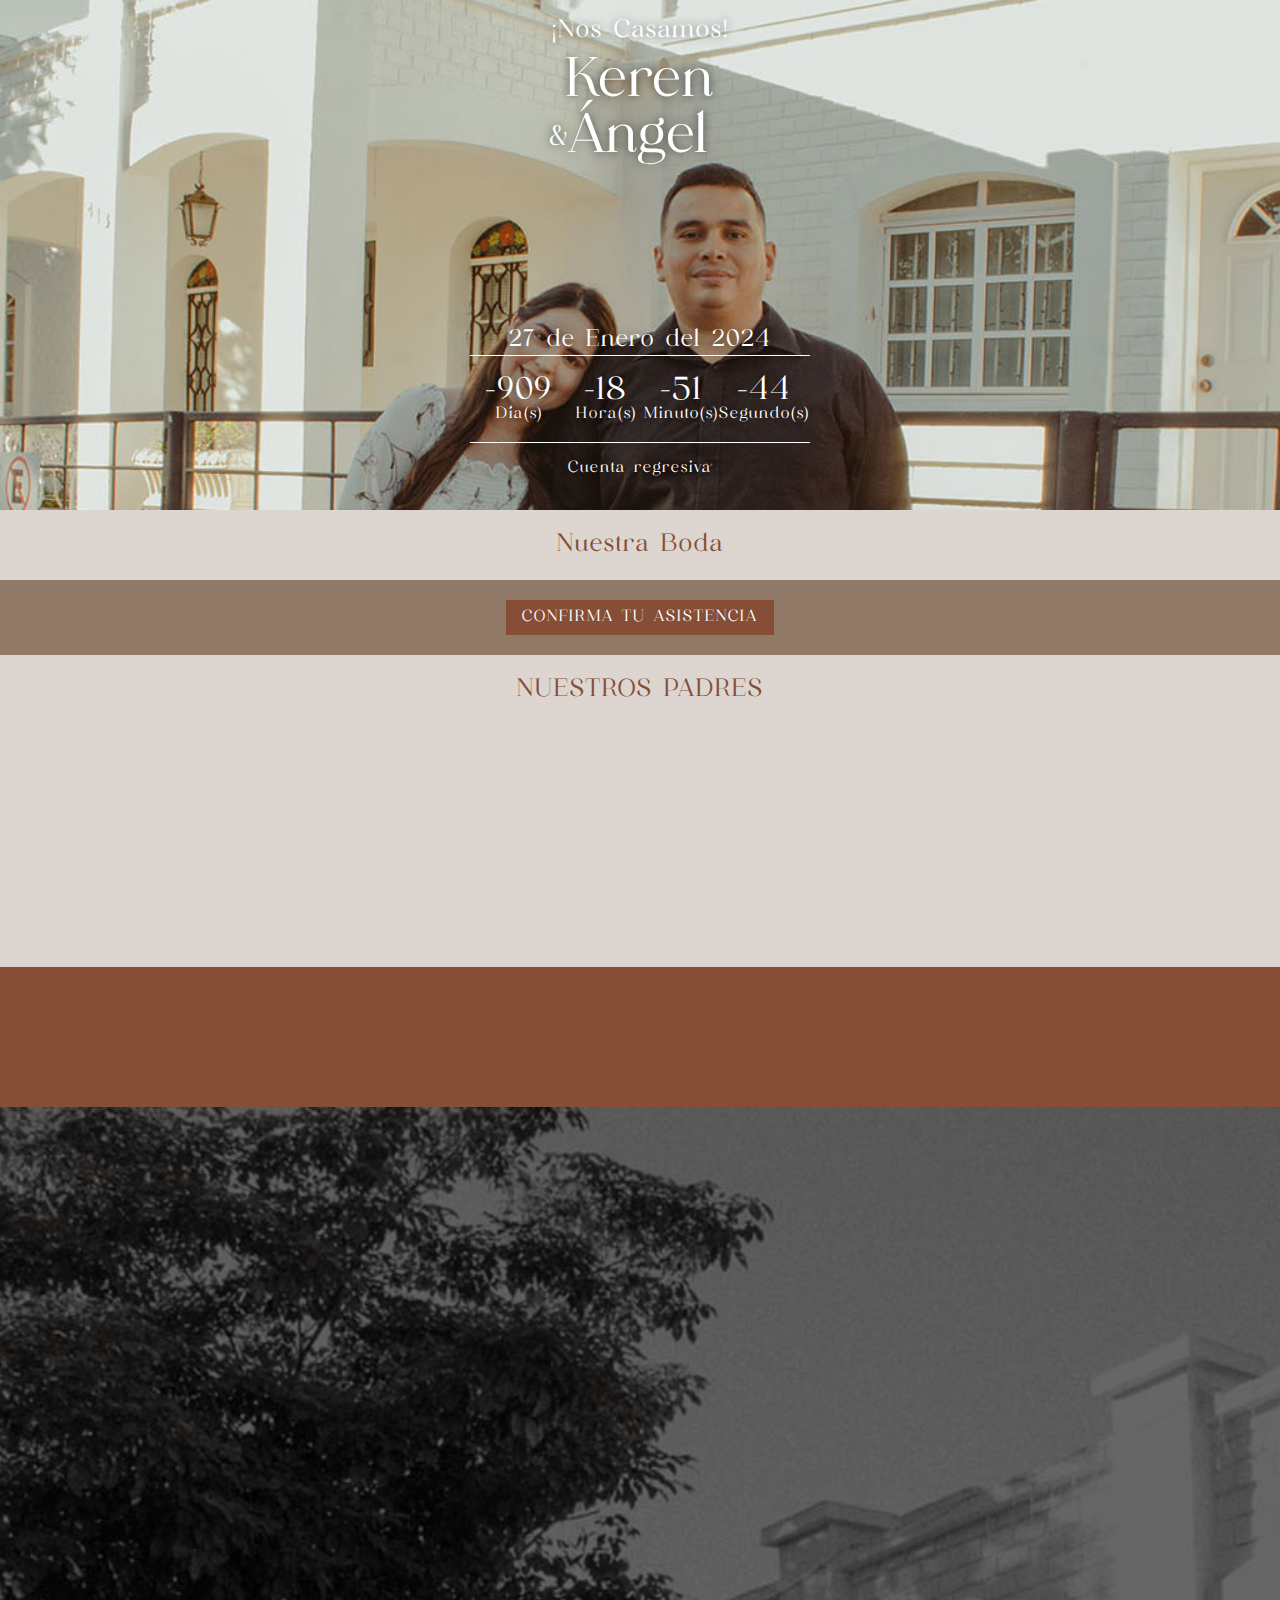
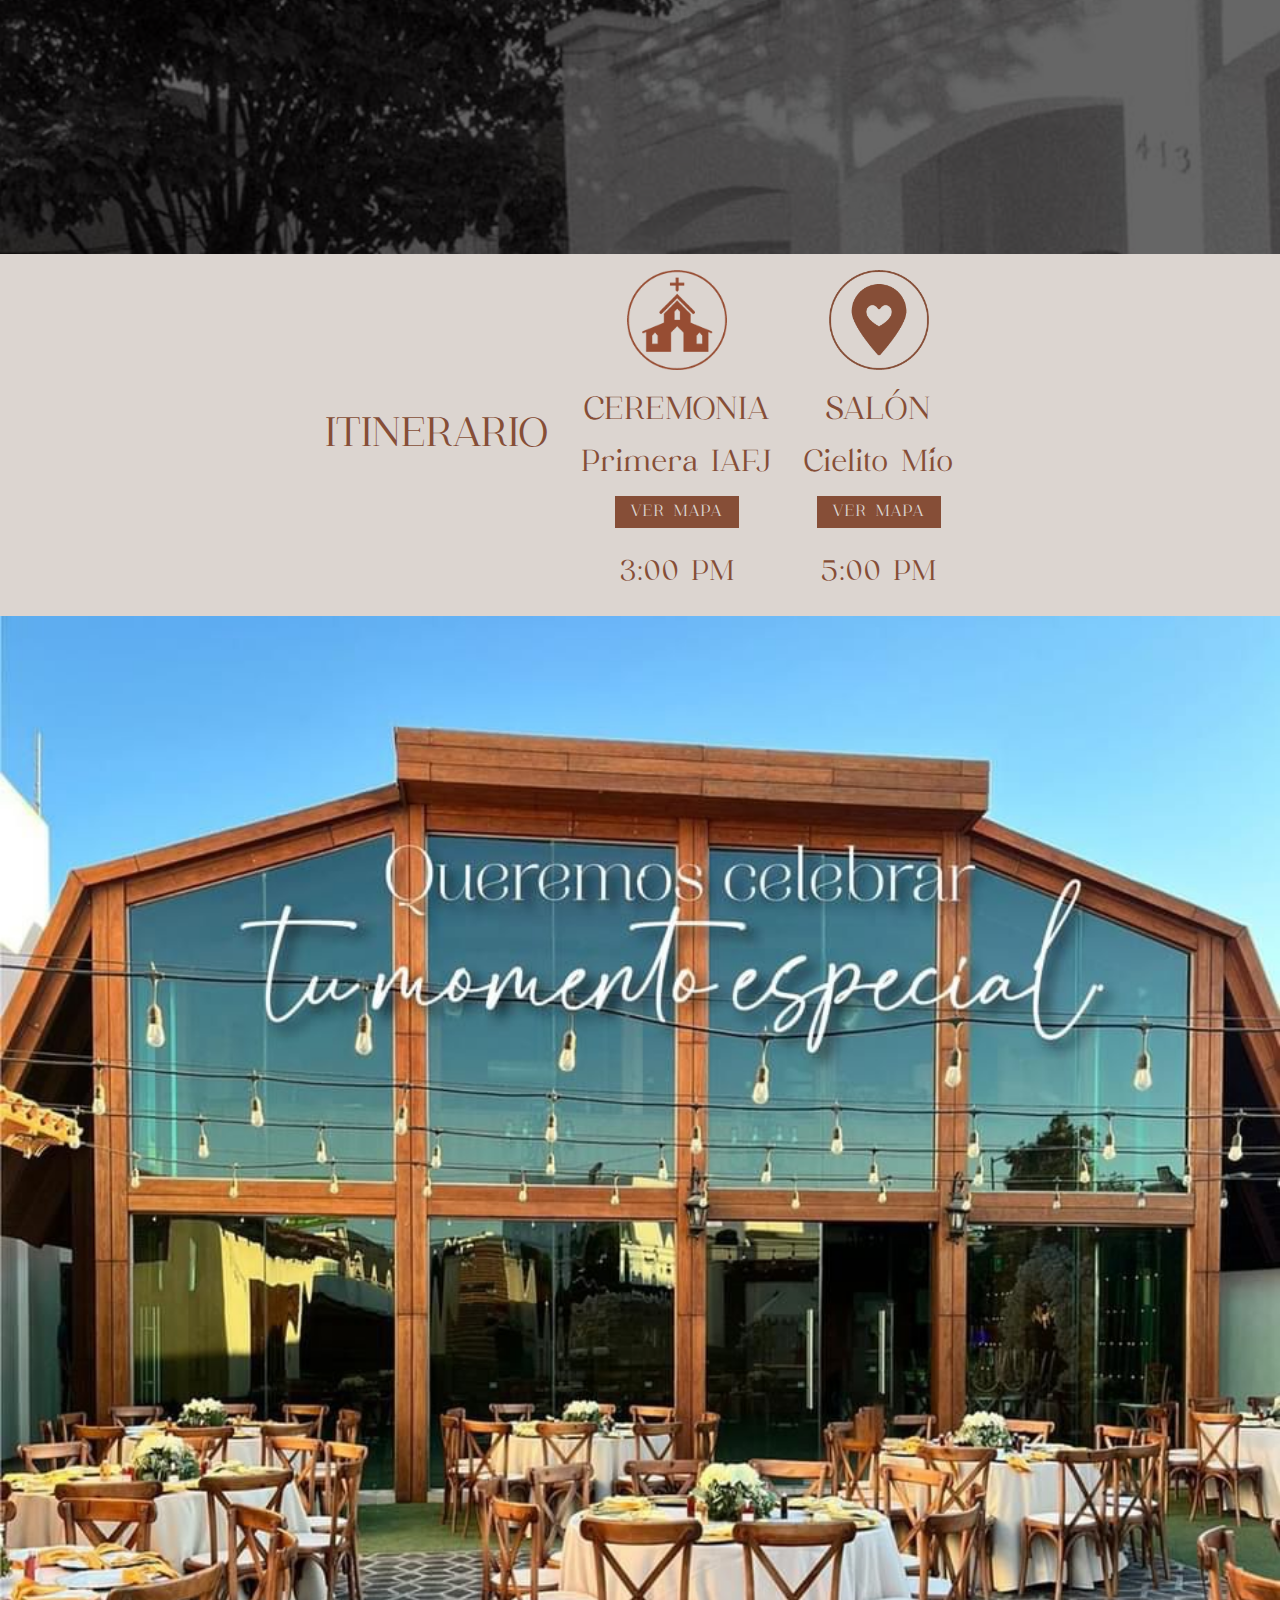
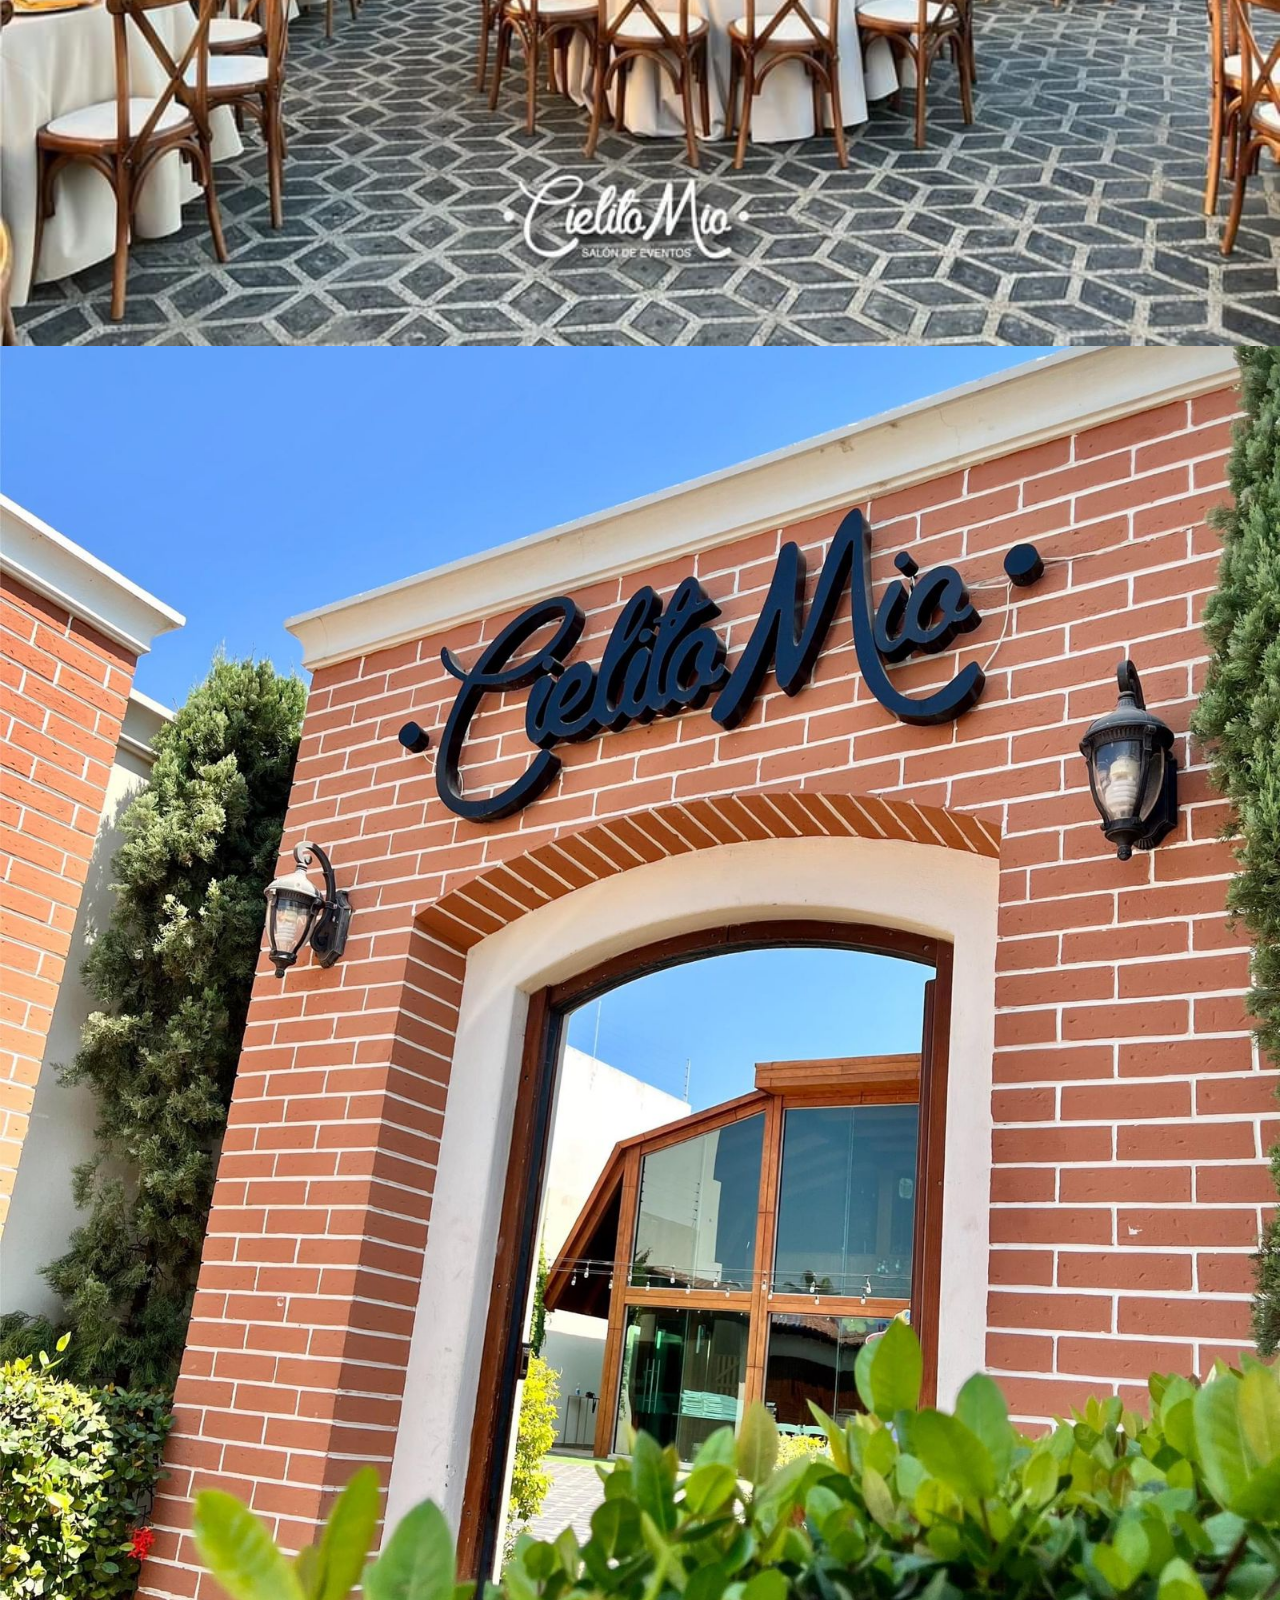
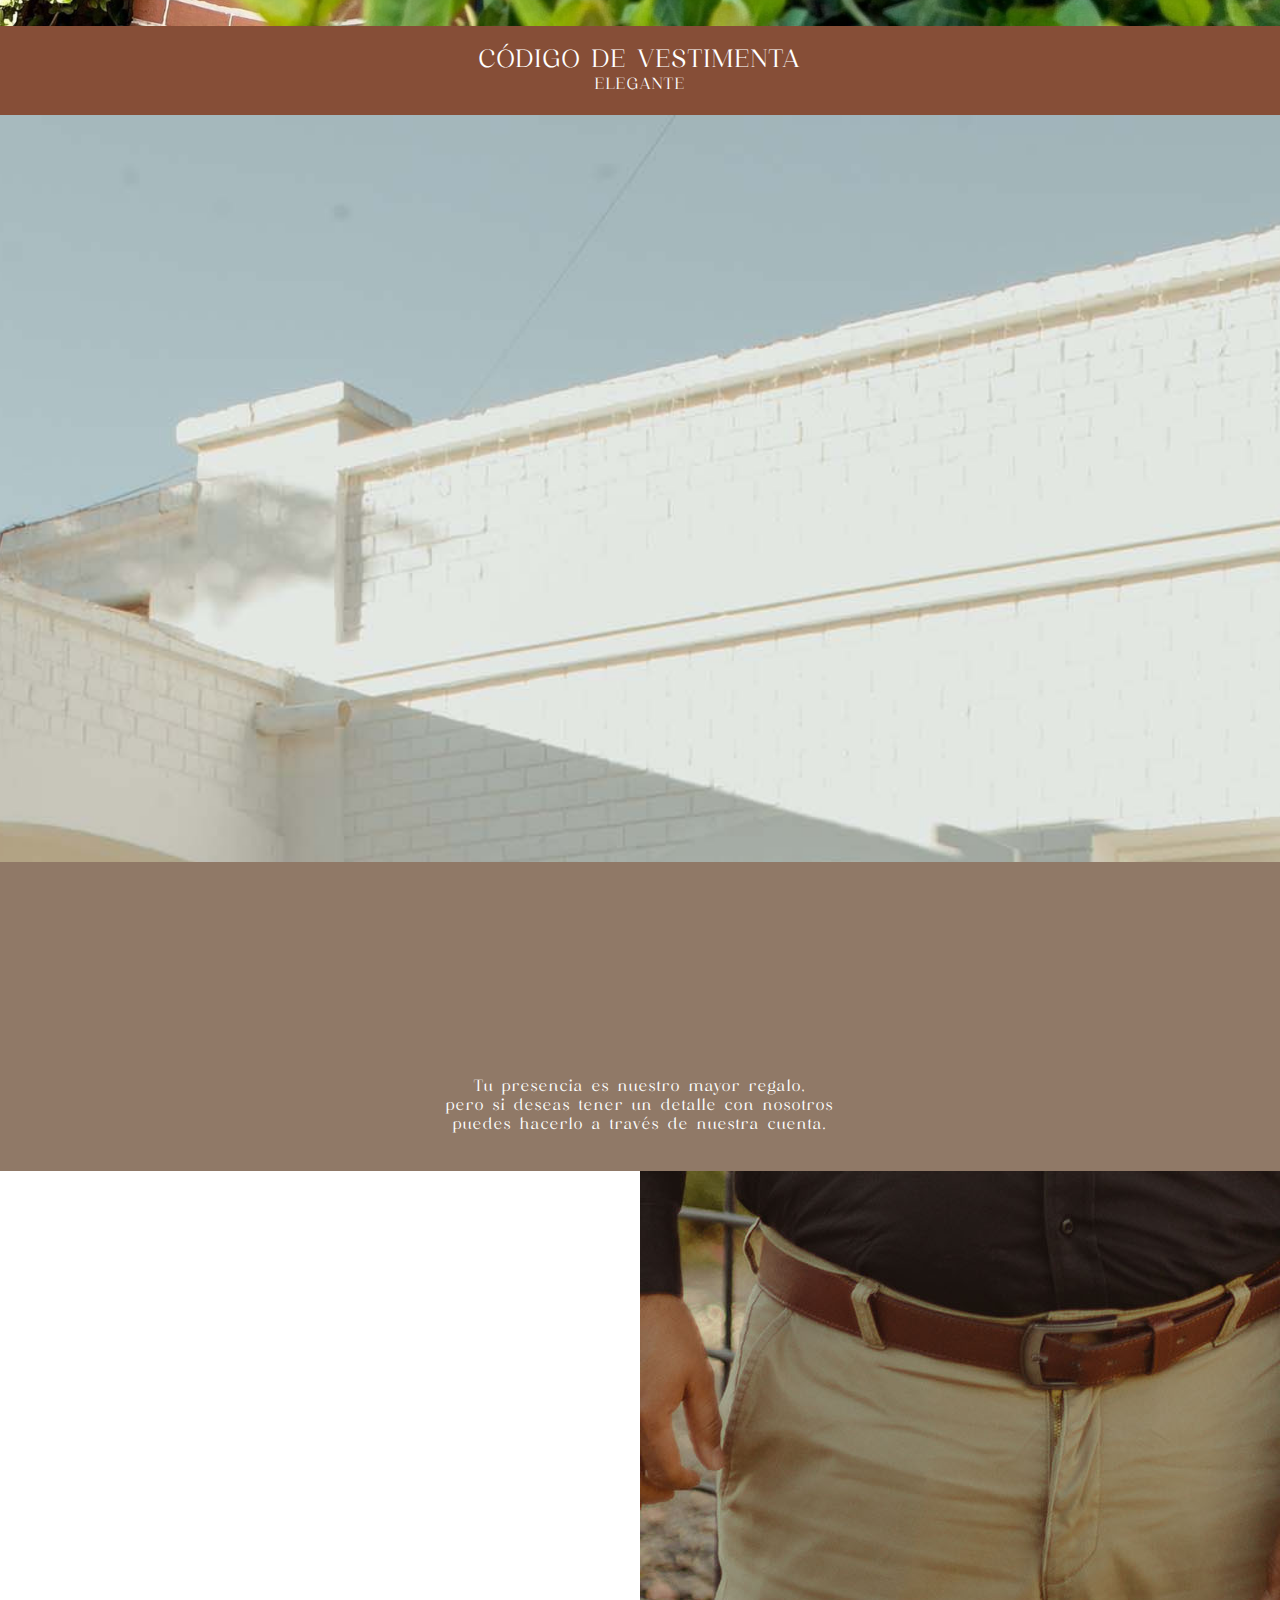
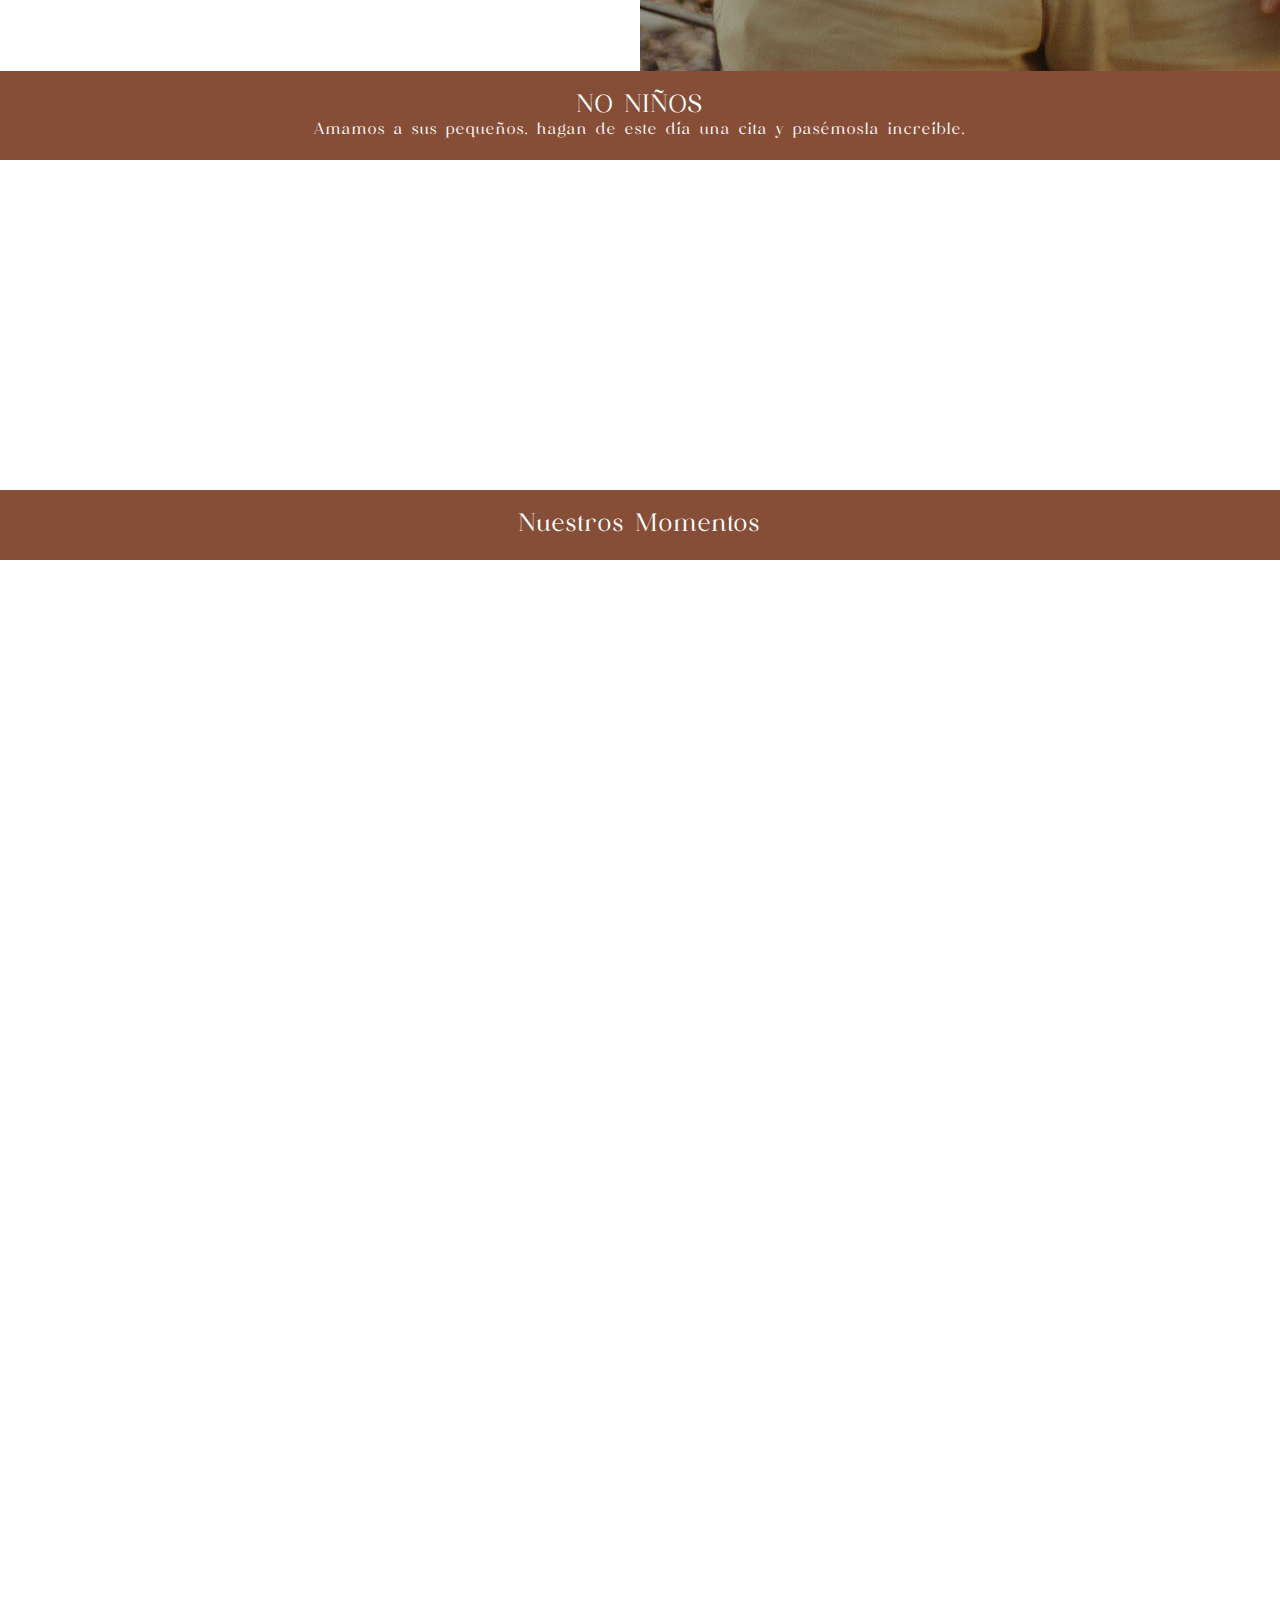
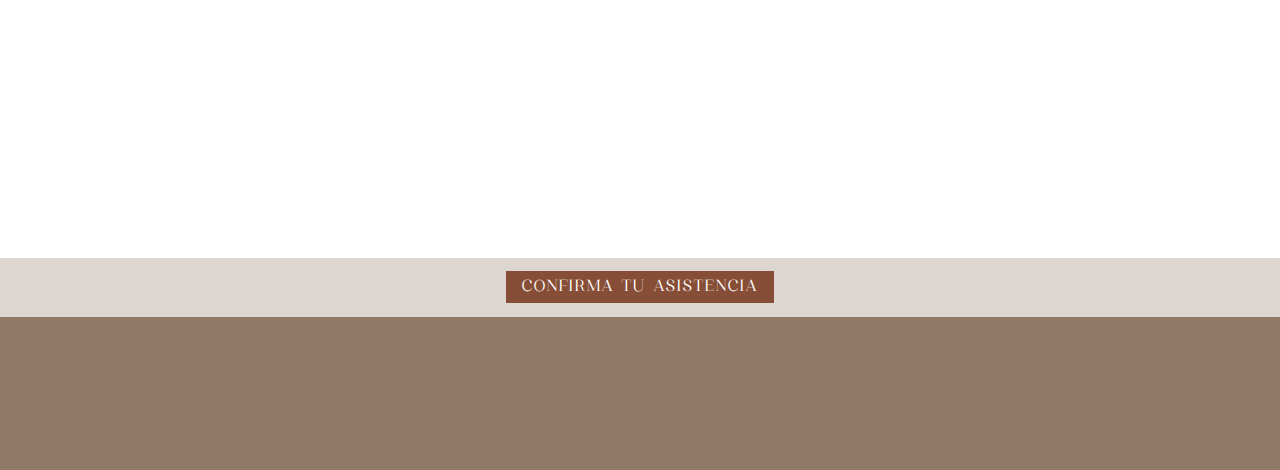
==== commit d740e848: "correction" ====
--- a/public/index.html
+++ b/public/index.html
@@ -63,8 +63,8 @@
     </section>
 
     <section class="inner-space section-tone-1 accent fx-row">
-        <a href="wa.me/526674945299?text=¡Hola! quiero confirmar mi asistencia a la boda de Keren & Ángel, asistiremos: "
-            class="pill">
+        <a href="https://wa.me/526674945299?text=¡Hola! quiero confirmar mi asistencia a la boda de Keren & Ángel, asistiremos: "
+           target="_blank" class="pill">
             <span>CONFIRMA TU ASISTENCIA</span>
         </a>
     </section>
@@ -182,7 +182,7 @@
             <div class="gift-option hidden">
                 <h4 class="font-retro gift-option-title">LLuvia de Sobres</h4>
                 <span class="h-separator white"></span>
-                <img data-src="./img/sobres.png" alt="Imagen de Sobre">
+                <img src="img/sobres.png" alt="Imagen de Sobre">
                 <span class="gift-option-name">
                     Bancoppel
                     <br>
@@ -282,8 +282,8 @@
     <footer>
         <div class="inner-space section-tone-2 accent">
             <div>
-                <a href="wa.me/526674945299?text=¡Hola! quiero confirmar mi asistencia a la boda de Keren & Ángel, asistiremos: "
-                    class="pill">
+                <a href="https://wa.me/526674945299?text=¡Hola! quiero confirmar mi asistencia a la boda de Keren & Ángel, asistiremos: "
+                   target="_blank" class="pill">
                     <span>CONFIRMA TU ASISTENCIA</span>
                 </a>
             </div>
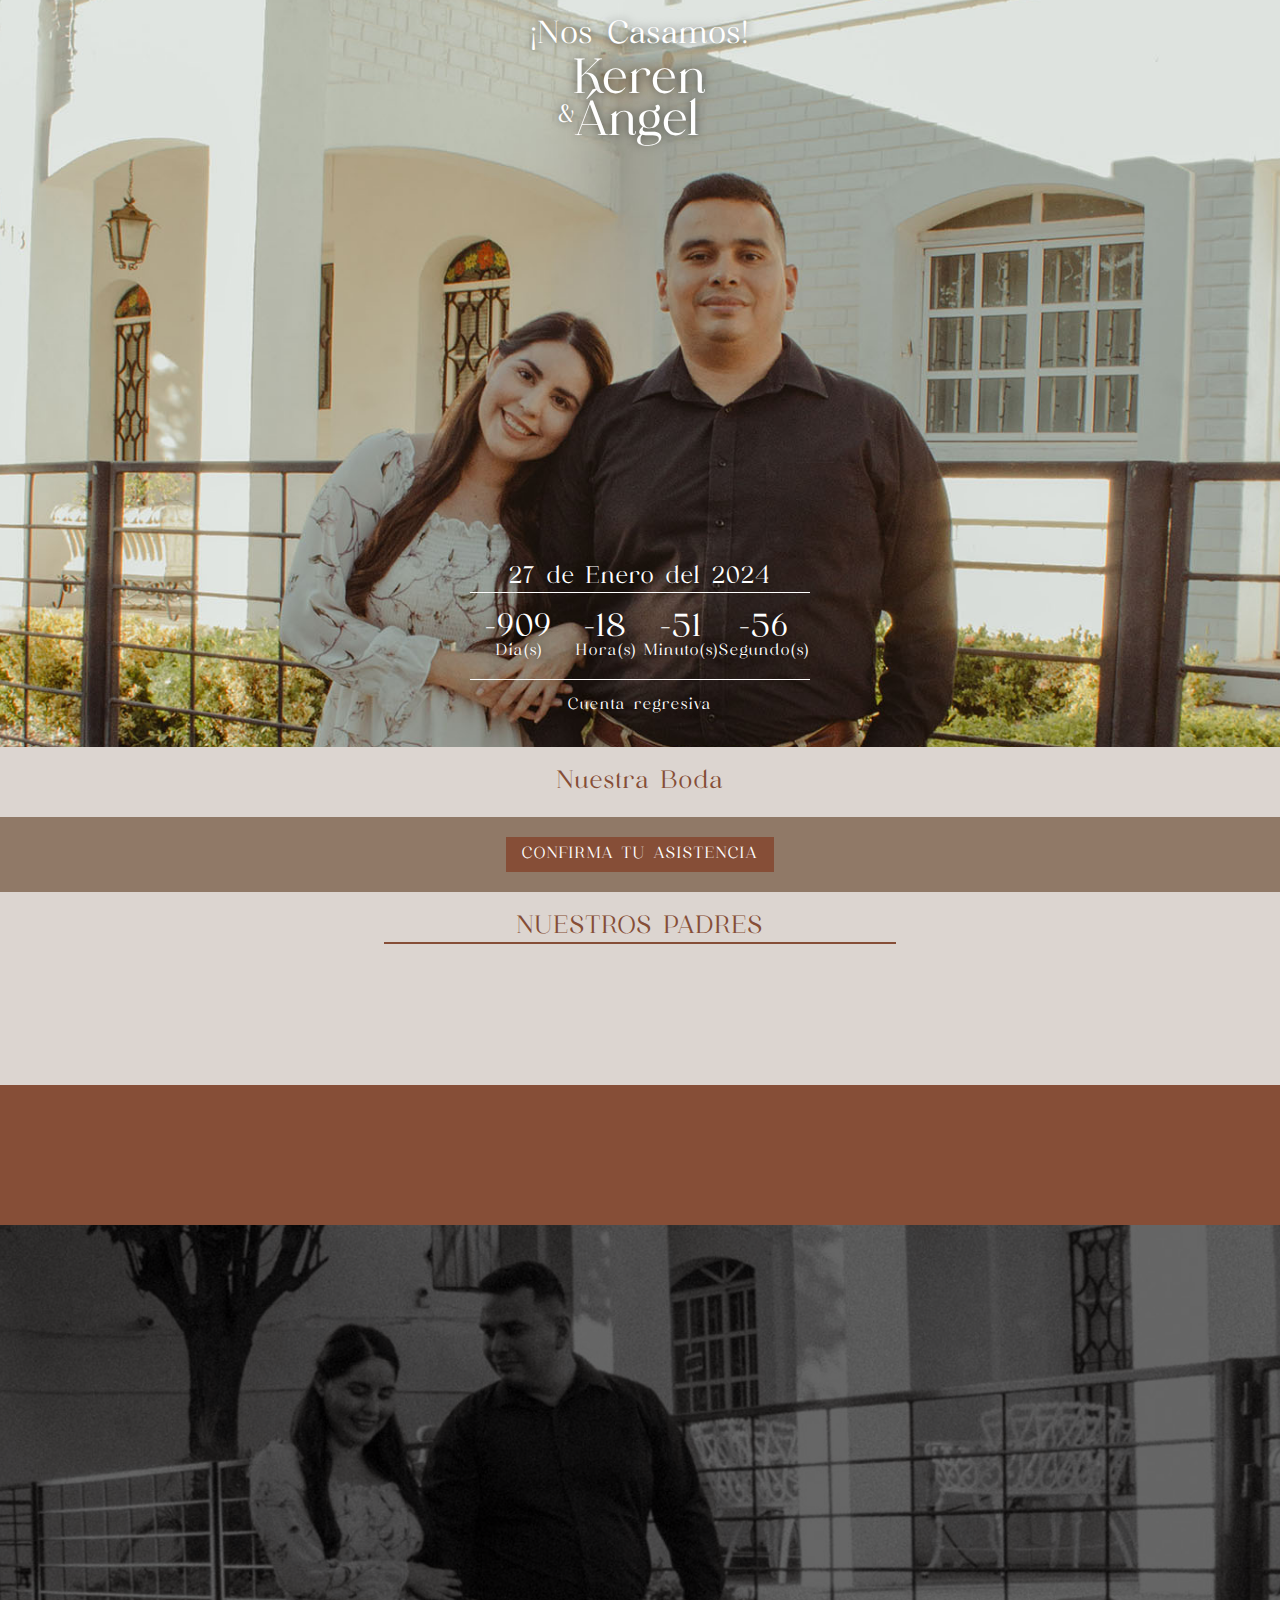
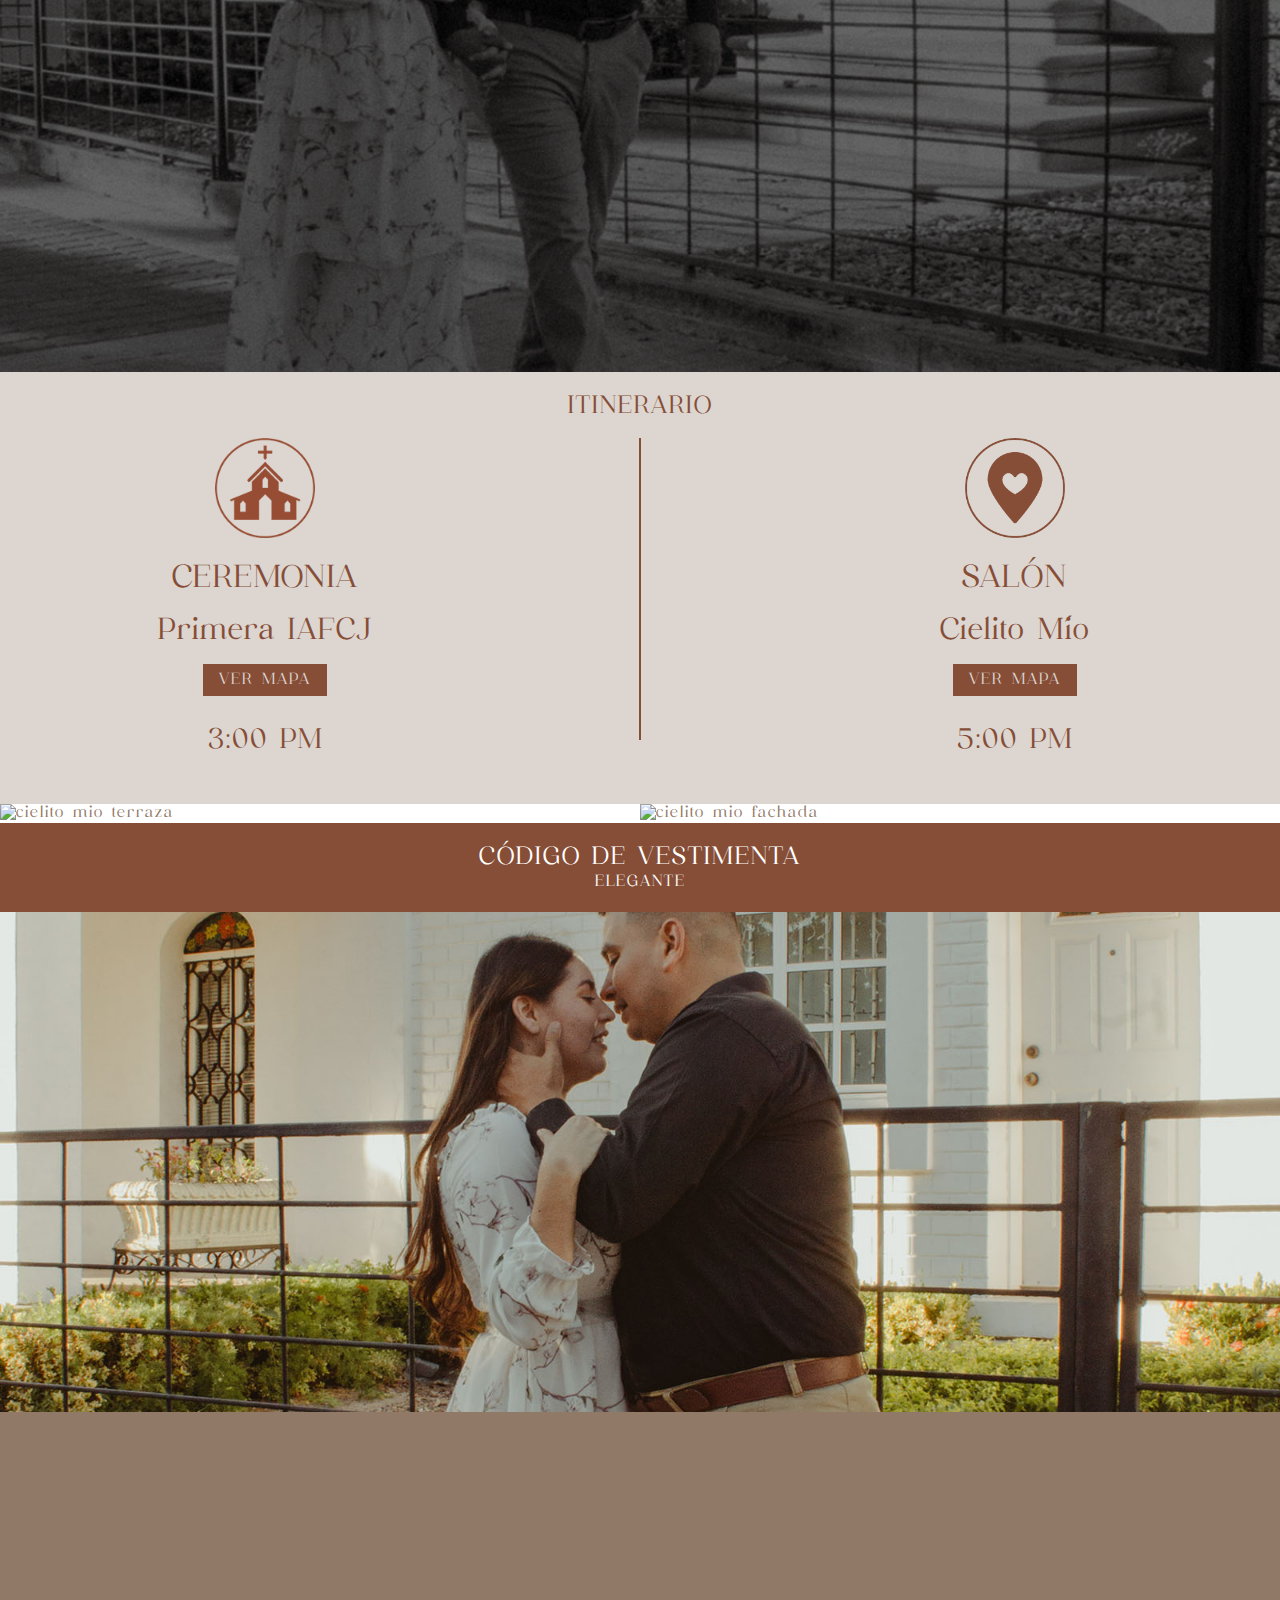
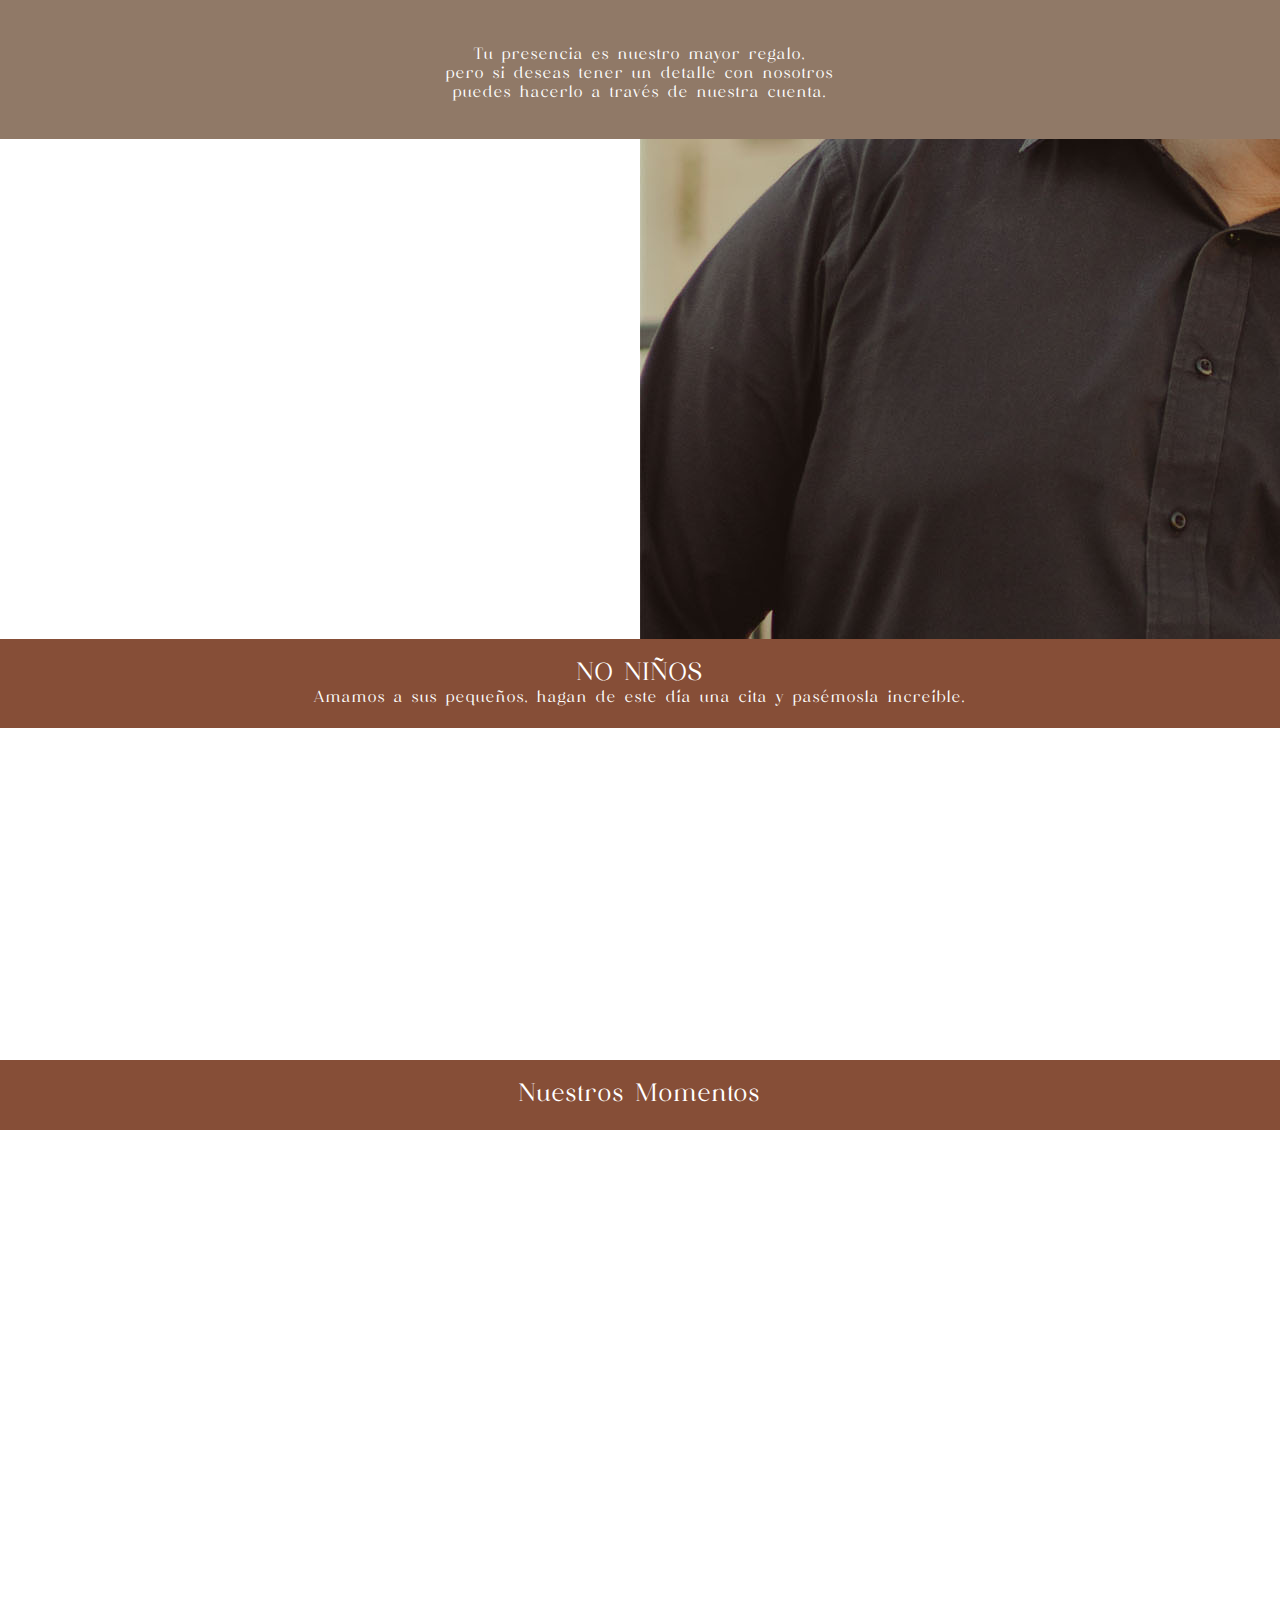
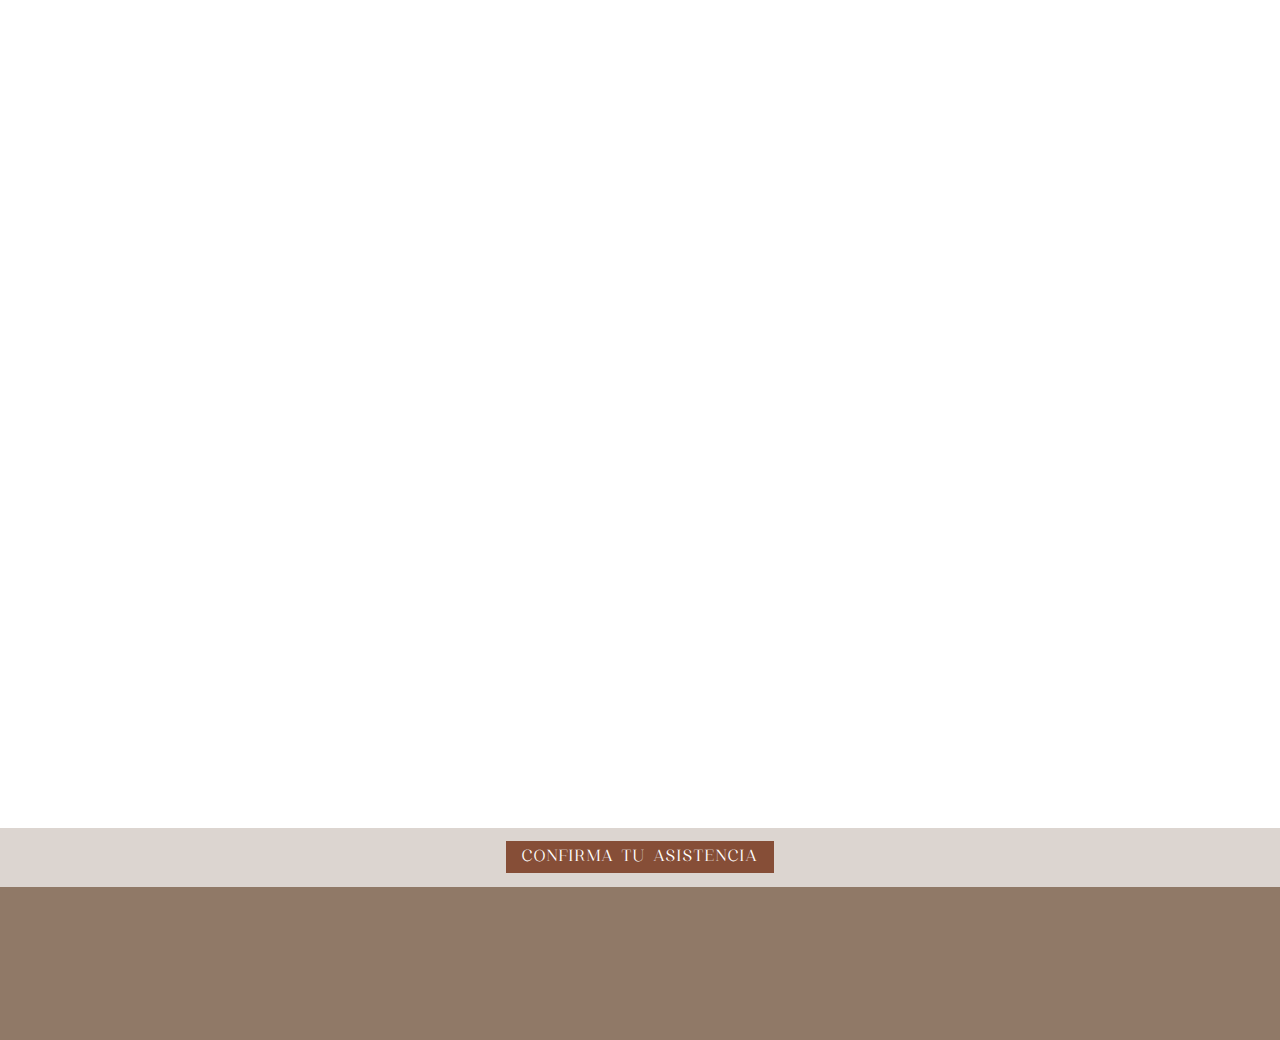
==== commit 7bb4f00a: "fix css" ====
--- a/public/index.html
+++ b/public/index.html
@@ -64,7 +64,7 @@
 
     <section class="inner-space section-tone-1 accent fx-row">
         <a href="https://wa.me/526674945299?text=¡Hola! quiero confirmar mi asistencia a la boda de Keren & Ángel, asistiremos: "
-           target="_blank" class="pill">
+            target="_blank" class="pill">
             <span>CONFIRMA TU ASISTENCIA</span>
         </a>
     </section>
@@ -72,8 +72,8 @@
 
     <section class="inner-space section-tone-2 accent parents">
         <span class="title-1">NUESTROS PADRES</span>
-        <span class="h-separator"></span>
-        <div class="hidden">
+        <span class="h-greca"></span>
+        <div class="hidden parents-content">
             <div class="fx-column">
                 <p style="text-transform: uppercase;">Padres de la novia</p>
                 <ul>
@@ -83,7 +83,7 @@
             </div>
 
             <div class="fx-column">
-                <p style="text-transform: uppercase;">Padres de novio</p>
+                <p style="text-transform: uppercase;">Padres del novio</p>
                 <ul>
                     <li>María Teresa Díaz de Verdugo</li>
                     <li>Antonio F. Verdugo Rábago</li>
@@ -96,11 +96,11 @@
     <section class="inner-space section-tone-3 white parents">
         <div class="hidden">
             <span class="title-1">NUESTROS PADRINOS</span>
-            <span class="h-separator"></span>
+            <span class="h-greca"></span>
             <div>
                 <ul>
                     <li>Marcelo Díaz Acosta</li>
-                    <li>Graciela Sayas de Acosta</li>
+                    <li>Graciela Sallas de Díaz</li>
                 </ul>
             </div>
         </div>
@@ -110,7 +110,8 @@
         <div class="phrase ">
 
             <div class="overlay fx-column fx-start white text-shadow effect-1">
-                <p class="hidden">Ponme como sello sobre tu corazón, como un sello en tu brazo. Pues el amor es tan
+                <p class="great-phrase hidden">Ponme como sello sobre tu corazón, como un sello en tu brazo. Pues el
+                    amor es tan
                     fuerte como la
                     muerte.
                     <br>
@@ -122,39 +123,42 @@
     </section>
 
 
-    <div class="inner-space section-tone-2 accent rsvp-content">
+    <div class="inner-space section-tone-2 accent rsvp-section">
 
         <h2 class="title-1">ITINERARIO</h2>
 
-        <div class="rsvp-text">
-
-            <div class="rsvp-image">
-                <img id="ceremonyImage" alt="Foto del lugar">
-            </div>
-            <span id="ceremonyTitle" class="rsvp-title"></span>
-            <span id="ceremonyAddress" class="rsvp-address"></span>
-
-            <div class="rsvp-button">
-                <a id="ceremonyMapLink" class="pill font-retro" target="_blank">VER MAPA</a>
-            </div>
-            <div class="rsvp-hour">
-                <span id="ceremonyHour"></span>
-            </div>
-        </div>
-        <span class="h-separator"></span>
-        <div class="rsvp-text">
-
-            <div class="rsvp-image">
-                <img id="rsvpImage" alt="Foto del lugar">
-            </div>
-            <span id="rsvpTitle" class="rsvp-title"></span>
-            <span id="rsvpAddress" class="rsvp-address"></span>
-
-            <div class="rsvp-button">
-                <a id="rsvpMapLink" class="pill font-retro" target="_blank">VER MAPA</a>
-            </div>
-            <div class="rsvp-hour">
-                <span id="cocktailHour"></span>
+        <div class="rsvp-content">
+            <div class="rsvp-text">
+
+                <div class="rsvp-image">
+                    <img id="ceremonyImage" alt="Foto del lugar">
+                </div>
+                <span id="ceremonyTitle" class="rsvp-title"></span>
+                <span id="ceremonyAddress" class="rsvp-address"></span>
+
+                <div class="rsvp-button">
+                    <a id="ceremonyMapLink" class="pill font-retro" target="_blank">VER MAPA</a>
+                </div>
+                <div class="rsvp-hour">
+                    <span id="ceremonyHour"></span>
+                </div>
+            </div>
+            <span class="h-separator"></span>
+            <span class="v-separator"></span>
+            <div class="rsvp-text">
+
+                <div class="rsvp-image">
+                    <img id="rsvpImage" alt="Foto del lugar">
+                </div>
+                <span id="rsvpTitle" class="rsvp-title"></span>
+                <span id="rsvpAddress" class="rsvp-address"></span>
+
+                <div class="rsvp-button">
+                    <a id="rsvpMapLink" class="pill font-retro" target="_blank">VER MAPA</a>
+                </div>
+                <div class="rsvp-hour">
+                    <span id="cocktailHour"></span>
+                </div>
             </div>
         </div>
 
@@ -162,8 +166,8 @@
     </div>
 
     <div class="place-photos">
-        <img src="img/place_photo.jpeg" alt="cielito mio terraza">
-        <img src="img/place_photo_2.jpeg" alt="cielito mio fachada">
+        <img src="img/place_photo.jpg" alt="cielito mio terraza">
+        <img src="img/place_photo_2.jpg" alt="cielito mio fachada">
     </div>
 
     <section class="inner-space section-tone-3 fx-column">
@@ -181,7 +185,7 @@
 
             <div class="gift-option hidden">
                 <h4 class="font-retro gift-option-title">LLuvia de Sobres</h4>
-                <span class="h-separator white"></span>
+                <span class="h-greca white"></span>
                 <img src="img/sobres.png" alt="Imagen de Sobre">
                 <span class="gift-option-name">
                     Bancoppel
@@ -202,10 +206,14 @@
 
     </section>
 
-    <div class="parallax-container">
+    <div class="parallax-container hidden-xs hidden-sm">
         <div class="parallax">
             <img src="img/photo_banner_2.jpg" alt="">
         </div>
+    </div>
+
+    <div class="banner-2 hidden-md hidden-lg">
+
     </div>
 
     <section class="inner-space section-tone-3 fx-column">
@@ -218,7 +226,7 @@
     <section class="inner-space hotels-section section-tone-2 fx-column hidden">
 
         <span class="title-1 accent">HOSPEDAJE</span>
-        <span class="h-separator"></span>
+        <span class="h-greca"></span>
 
         <img class="icon" src="img/Hotel.png" alt="icono hotel">
 
@@ -229,8 +237,8 @@
 
                 <a class="pill pill-small " href="https://maps.app.goo.gl/hmUAXo9dBwhcJqry9" target="_blank">Ver
                     mapa</a>
-            </div>
-            <span class="h-separator"></span>
+                <span class="h-greca"></span>
+            </div>
 
             <div>
                 <p class="title-2">Hotel One Culiacán Forum <br><span
@@ -238,8 +246,8 @@
 
                 <a class="pill pill-small " href="https://maps.app.goo.gl/bJDbZ7eKKv8dGpgd7" target="_blank">Ver
                     mapa</a>
-            </div>
-            <span class="h-separator"></span>
+                <span class="h-greca"></span>
+            </div>
 
         </div>
 
@@ -283,7 +291,7 @@
         <div class="inner-space section-tone-2 accent">
             <div>
                 <a href="https://wa.me/526674945299?text=¡Hola! quiero confirmar mi asistencia a la boda de Keren & Ángel, asistiremos: "
-                   target="_blank" class="pill">
+                    target="_blank" class="pill">
                     <span>CONFIRMA TU ASISTENCIA</span>
                 </a>
             </div>
--- a/public/styles/styles.css
+++ b/public/styles/styles.css
@@ -34,6 +34,35 @@
         max-width: 1140px;
     }
 }
+
+/* Extra small devices (phones) */
+@media only screen and (max-width: 600px) {
+    .hidden-xs {
+      display: none !important;
+    }
+  }
+  
+  /* Small devices (tablets) */
+  @media only screen and (min-width: 601px) and (max-width: 768px) {
+    .hidden-sm {
+      display: none !important;
+    }
+  }
+  
+  /* Medium devices (desktops) */
+  @media only screen and (min-width: 769px) and (max-width: 992px) {
+    .hidden-md {
+      display: none !important;
+    }
+  }
+  
+  /* Large devices (large desktops) */
+  @media only screen and (min-width: 993px) {
+    .hidden-lg {
+      display: none !important;
+    }
+  }
+  
 
 .effect-1 {
     background-color: rgba(0, 0, 0, 0.6);
@@ -73,10 +102,19 @@
 .banner-1 {
     position: relative;
     background-image: url('../img/photo_banner.jpg');
-    background-size: 130%;
+    background-size: 100%;
     background-repeat: no-repeat;
     background-position: top center;
-    height: calc(100vh - (78px + 75px));
+    height: 500px;
+}
+
+.banner-2 {
+    position: relative;
+    background-image: url('../img/photo_banner_2.jpg');
+    background-size: 100%;
+    background-repeat: no-repeat;
+    background-position: center center;
+    height: 200px;
 }
 
 .place-photos {
@@ -376,9 +414,13 @@
     gap: 1rem;
 }
 
-.rsvp-content .title-1 {
-    font-size: 2.58rem;
-
+.rsvp-section {
+    flex-direction: column;
+    box-sizing: border-box;
+    display: flex;
+    place-content: stretch flex-start;
+    align-items: stretch;
+    text-align: center;
 }
 
 .rsvp-title {
@@ -394,6 +436,7 @@
     max-width: 100%;
     text-align: center;
     gap: 1rem;
+    min-width: 216px;
 }
 
 .rsvp-address {
@@ -481,6 +524,7 @@
 
 }
 
+.h-greca,
 .h-separator {
     min-width: 100px;
     width: 40%;
@@ -489,6 +533,7 @@
     border-left: none;
 }
 
+.h-greca.white,
 .h-separator.white {
     border-color: white;
 }
@@ -497,7 +542,7 @@
     color: white;
 }
 
-.gift-section .v-separator {
+.v-separator {
     height: 18.75rem;
     border: 0.0625rem solid var(--accent-color);
 }
@@ -657,53 +702,56 @@
         background-size: cover;
         background-size: 116%;
         background-position-y: -12.5rem;
-        height: 25.625rem;
+    }
+
+    .parents-content {
+        flex-direction: row;
+        box-sizing: border-box;
+        display: flex;
+        place-content: center space-evenly;
+        align-items: center;
+        gap: 1rem;
+    }
+
+    .great-phrase {
+        font-size: 2rem;
+    }
+
+    .place-photos {
+        flex-direction: row;
+        box-sizing: border-box;
+        display: flex;
+        place-content: flex-start center;
+        align-items: flex-start;
+    }
+
+    .place-photos img {
+        width: 50%;
     }
 
     .names {
-        font-size: 2.1rem;
+        font-size: 3.1rem;
         display: inline-block;
         line-height: 2.1875rem;
     }
 
-    .ml-10 {
-        margin-left: 2.875rem;
-    }
-
-    .story-section {
-
-        flex-direction: row;
-        box-sizing: border-box;
-        display: flex;
-        place-content: center space-evenly;
-        align-items: center;
-    }
+    .tagline {
+        font-size: 2rem;
+    }
+
+
+
+
 
     .rsvp-content {
         flex-direction: row;
         box-sizing: border-box;
         display: flex;
-        place-content: flex-start space-evenly;
-        align-items: center;
-    }
-
-    .gift-section .gift-options {
-        height: 100%;
-        flex-direction: row;
-        box-sizing: border-box;
-        display: flex;
-        place-content: center space-evenly;
-        align-items: stretch;
-    }
-
-    .confirmation-section {
-        height: 25.625rem;
-
-        background-size: 120%;
-
-        background-position-x: left;
-        background-position-y: bottom;
-    }
+        place-content: flex-start space-around;
+        align-items: flex-start;
+    }
+
+
 
     .hotels-section .hotel-items {
 
@@ -728,55 +776,58 @@
     /* CSS for tablets */
     .header-section {
         background-size: cover;
-        background-size: 120%;
-        background-position-y: -20.75rem;
-        height: 31.875rem;
-    }
-
-    .names {
-        font-size: 3.5rem;
-        display: inline-block;
-        line-height: 3.5rem;
-    }
-
-    .ml-10 {
-        margin-left: 5rem;
-    }
-
-    .story-section {
-
+        background-size: 116%;
+        background-position-y: -30rem;
+    }
+
+    .parents-content {
         flex-direction: row;
         box-sizing: border-box;
         display: flex;
         place-content: center space-evenly;
         align-items: center;
+        gap: 1rem;
+    }
+    .banner-1, .banner-2 {
+        background-position-y: -40rem;
+    }
+
+    .phrase {
+        background-position-y: -30rem;
+    }
+
+    .great-phrase {
+        font-size: 2rem;
+    }
+
+    .place-photos {
+        flex-direction: row;
+        box-sizing: border-box;
+        display: flex;
+        place-content: flex-start center;
+        align-items: flex-start;
+    }
+
+    .place-photos img {
+        width: 50%;
+    }
+
+    .names {
+        font-size: 3.1rem;
+        display: inline-block;
+        line-height: 2.1875rem;
+    }
+
+    .tagline {
+        font-size: 2rem;
     }
 
     .rsvp-content {
         flex-direction: row;
         box-sizing: border-box;
         display: flex;
-        place-content: center;
-        align-items: center;
-        gap: 2rem;
-    }
-
-    .gift-section .gift-options {
-        height: 100%;
-        flex-direction: row;
-        box-sizing: border-box;
-        display: flex;
-        place-content: center space-evenly;
-        align-items: stretch;
-    }
-
-    .confirmation-section {
-        height: 25.625rem;
-
-        background-size: 120%;
-
-        background-position-x: left;
-        background-position-y: bottom;
+        place-content: flex-start space-around;
+        align-items: flex-start;
     }
 
     .hotels-section .hotel-items {
@@ -801,55 +852,58 @@
 
     .header-section {
         background-size: cover;
-        background-size: 100%;
-        background-position-y: -25rem;
-        height: 31.875rem;
+        background-size: 116%;
+        background-position-y: -30rem;
+    }
+
+    .parents-content {
+        flex-direction: row;
+        box-sizing: border-box;
+        display: flex;
+        place-content: center space-evenly;
+        align-items: center;
+        gap: 1rem;
+    }
+    .banner-1, .banner-2 {
+        background-position-y: -40rem;
+    }
+
+    .phrase {
+        background-position-y: -50rem;
+    }
+
+    .great-phrase {
+        font-size: 2rem;
+    }
+
+    .place-photos {
+        flex-direction: row;
+        box-sizing: border-box;
+        display: flex;
+        place-content: flex-start center;
+        align-items: flex-start;
+    }
+
+    .place-photos img {
+        width: 50%;
     }
 
     .names {
-        font-size: 3.5rem;
+        font-size: 3.1rem;
         display: inline-block;
-        line-height: 3.5rem;
-    }
-
-    .ml-10 {
-        margin-left: 5rem;
-    }
-
-    .story-section {
-
-        flex-direction: row;
-        box-sizing: border-box;
-        display: flex;
-        place-content: center center;
-        align-items: center;
+        line-height: 2.1875rem;
+    }
+
+    .tagline {
+        font-size: 2rem;
     }
 
     .rsvp-content {
         flex-direction: row;
         box-sizing: border-box;
         display: flex;
-        place-content: center;
-        align-items: center;
-        gap: 2rem
-    }
-
-    .gift-section .gift-options {
-        height: 100%;
-        flex-direction: row;
-        box-sizing: border-box;
-        display: flex;
-        place-content: center space-evenly;
-        align-items: stretch;
-    }
-
-    .confirmation-section {
-        height: 25.625rem;
-
-        background-size: 120%;
-
-        background-position-x: left;
-        background-position-y: -71.875rem;
+        place-content: flex-start space-around;
+        align-items: flex-start;
     }
 
     .hotels-section .hotel-items {
@@ -875,57 +929,59 @@
     /* CSS for large PCs/desktops */
     .header-section {
         background-size: cover;
-        background-size: 100%;
-        background-position-y: -27rem;
-        height: 44.375rem;
+        background-size: 116%;
+        background-position-y: -30rem;
+    }
+
+    .parents-content {
+        flex-direction: row;
+        box-sizing: border-box;
+        display: flex;
+        place-content: center space-evenly;
+        align-items: center;
+        gap: 1rem;
+    }
+    .banner-1, .banner-2 {
+        background-position-y: -40rem;
+
+    }
+
+    .phrase {
+        background-position-y: -30rem;
+    }
+
+    .great-phrase {
+        font-size: 2rem;
+    }
+
+    .place-photos {
+        flex-direction: row;
+        box-sizing: border-box;
+        display: flex;
+        place-content: flex-start center;
+        align-items: flex-start;
+    }
+
+    .place-photos img {
+        width: 50%;
     }
 
     .names {
-        font-size: 3.5rem;
+        font-size: 3.1rem;
         display: inline-block;
-        line-height: 3.5rem;
-    }
-
-    .ml-10 {
-        margin-left: 5rem;
-    }
-
-    .story-section {
-
-        flex-direction: row;
-        box-sizing: border-box;
-        display: flex;
-        place-content: center center;
-        align-items: center;
-
-        padding: 5rem 0;
+        line-height: 2.1875rem;
+    }
+
+    .tagline {
+        font-size: 2rem;
     }
 
     .rsvp-content {
         flex-direction: row;
         box-sizing: border-box;
         display: flex;
-        place-content: center;
-        align-items: center;
-        gap: 2rem
-    }
-
-    .gift-section .gift-options {
-        height: 100%;
-        flex-direction: row;
-        box-sizing: border-box;
-        display: flex;
-        place-content: center space-evenly;
-        align-items: stretch;
-    }
-
-    .confirmation-section {
-        height: 25.625rem;
-
-        background-size: 115%;
-
-        background-position-x: left;
-        background-position-y: -97.0625rem;
+        place-content: flex-start space-around;
+        align-items: flex-start;
     }
 
     .hotels-section .hotel-items {
@@ -950,57 +1006,59 @@
     /* CSS for large PCs/desktops */
     .header-section {
         background-size: cover;
-        background-size: 100%;
-        background-position-y: -51rem;
-        height: 44.375rem;
+        background-size: 116%;
+        background-position-y: -30rem;
+    }
+
+    .parents-content {
+        flex-direction: row;
+        box-sizing: border-box;
+        display: flex;
+        place-content: center space-evenly;
+        align-items: center;
+        gap: 1rem;
+    }
+    .banner-1, .banner-2 {
+        background-position-y: -40rem;
+
+    }
+
+    .phrase {
+        background-position-y: -30rem;
+    }
+
+    .great-phrase {
+        font-size: 2rem;
+    }
+
+    .place-photos {
+        flex-direction: row;
+        box-sizing: border-box;
+        display: flex;
+        place-content: flex-start center;
+        align-items: flex-start;
+    }
+
+    .place-photos img {
+        width: 50%;
     }
 
     .names {
-        font-size: 3.5rem;
+        font-size: 3.1rem;
         display: inline-block;
-        line-height: 3.5rem;
-    }
-
-    .ml-10 {
-        margin-left: 5rem;
-    }
-
-    .story-section {
-
-        flex-direction: row;
-        box-sizing: border-box;
-        display: flex;
-        place-content: center center;
-        align-items: center;
-
-        padding: 5rem 0;
+        line-height: 2.1875rem;
+    }
+
+    .tagline {
+        font-size: 2rem;
     }
 
     .rsvp-content {
         flex-direction: row;
         box-sizing: border-box;
         display: flex;
-        place-content: center;
-        align-items: center;
-        gap: 2rem
-    }
-
-    .gift-section .gift-options {
-        height: 100%;
-        flex-direction: row;
-        box-sizing: border-box;
-        display: flex;
-        place-content: center space-evenly;
-        align-items: stretch;
-    }
-
-    .confirmation-section {
-        height: 25.625rem;
-
-        background-size: 100%;
-
-        background-position-x: left;
-        background-position-y: -130rem;
+        place-content: flex-start space-around;
+        align-items: flex-start;
     }
 
     .hotels-section .hotel-items {
